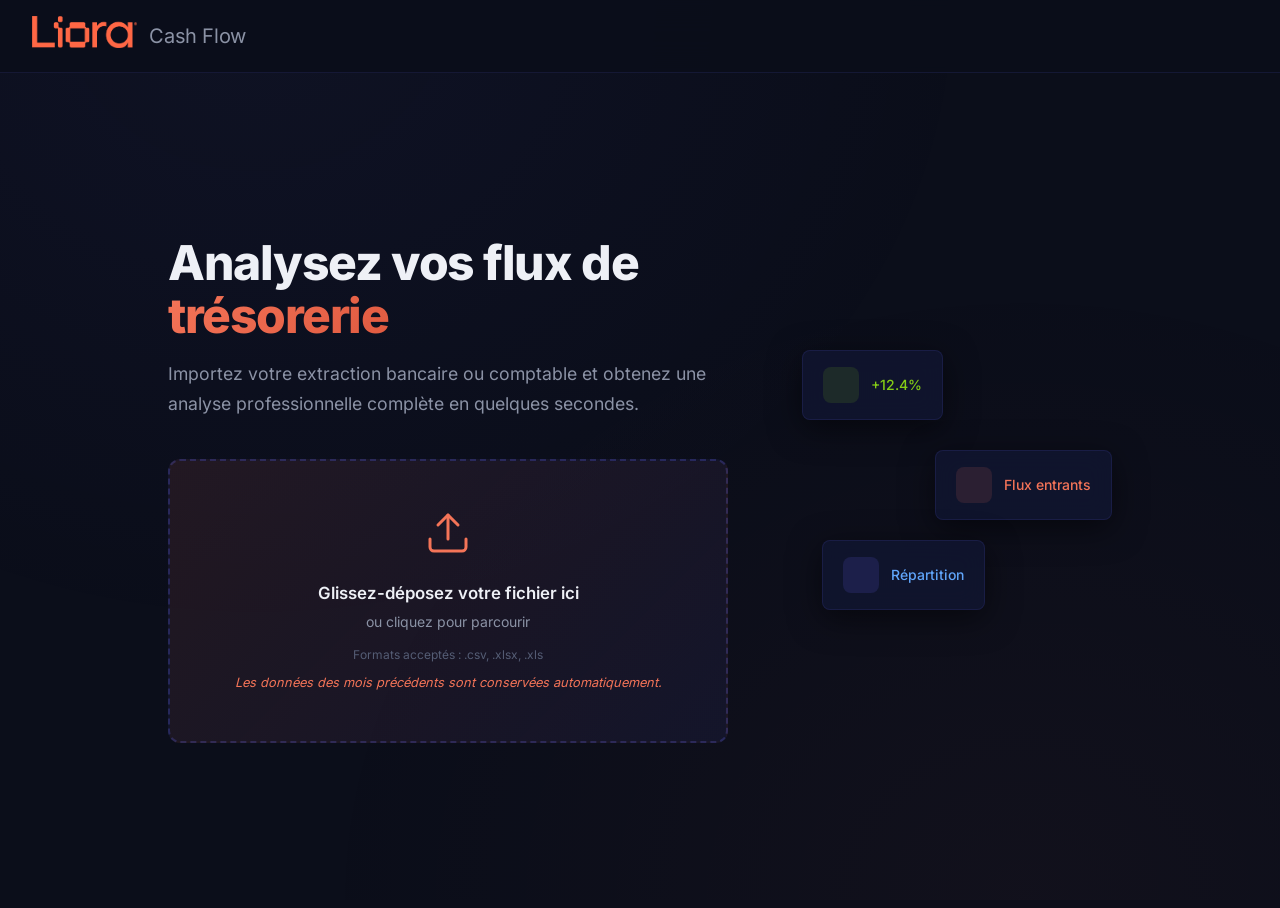
==== index.html @ c8ffe785 "Police Inter intégrée en local (application 100% hors-ligne) Remplace le chargement de la police dep" ====
<!DOCTYPE html>
<html lang="fr">
<head>
    <meta charset="UTF-8">
    <meta name="viewport" content="width=device-width, initial-scale=1.0">
    <title>Cash Flow Analyzer — Liora</title>
    <!-- Police Inter et librairies intégrées en local (fonctionnement 100% hors-ligne) -->
    <script src="vendor/chart.umd.min.js"></script>
    <script src="vendor/chartjs-chart-treemap.min.js"></script>
    <script src="vendor/papaparse.min.js"></script>
    <script src="vendor/xlsx.full.min.js"></script>
    <link rel="stylesheet" href="styles.css">
</head>
<body>
    <!-- Upload Screen -->
    <div id="upload-screen" class="screen active">
        <nav class="navbar">
            <div class="nav-brand">
                <div class="logo-icon">
                    <img src="Liora_Logo_Orange_alpha.png" alt="Liora" style="height: 32px;">
                </div>
                <span class="brand-name"><span class="brand-sub">Cash Flow</span></span>
            </div>
        </nav>
        <div class="upload-hero">
            <div class="hero-content">
                <h1 class="hero-title">Analysez vos flux de <span class="gradient-text">trésorerie</span></h1>
                <p class="hero-subtitle">Importez votre extraction bancaire ou comptable et obtenez une analyse professionnelle complète en quelques secondes.</p>
                <div class="upload-zone" id="upload-zone">
                    <div class="upload-icon">
                        <svg width="48" height="48" viewBox="0 0 24 24" fill="none" stroke="currentColor" stroke-width="1.5" stroke-linecap="round" stroke-linejoin="round">
                            <path d="M21 15v4a2 2 0 0 1-2 2H5a2 2 0 0 1-2-2v-4"/>
                            <polyline points="17 8 12 3 7 8"/>
                            <line x1="12" y1="3" x2="12" y2="15"/>
                        </svg>
                    </div>
                    <p class="upload-text">Glissez-déposez votre fichier ici</p>
                    <p class="upload-hint">ou cliquez pour parcourir</p>
                    <p class="upload-formats">Formats acceptés : .csv, .xlsx, .xls</p>
                    <p class="upload-hint-persist">Les données des mois précédents sont conservées automatiquement.</p>
                    <input type="file" id="file-input" accept=".csv,.xlsx,.xls" hidden>
                </div>
                <div id="file-info" class="file-info hidden">
                    <div class="file-badge">
                        <svg width="20" height="20" viewBox="0 0 24 24" fill="none" stroke="currentColor" stroke-width="2"><path d="M14 2H6a2 2 0 0 0-2 2v16a2 2 0 0 0 2 2h12a2 2 0 0 0 2-2V8z"/><polyline points="14 2 14 8 20 8"/></svg>
                        <span id="file-name"></span>
                        <span id="file-size"></span>
                    </div>
                    <button class="btn btn-primary" id="analyze-btn">
                        <svg width="18" height="18" viewBox="0 0 24 24" fill="none" stroke="currentColor" stroke-width="2"><polyline points="22 12 18 12 15 21 9 3 6 12 2 12"/></svg>
                        Lancer l'analyse
                    </button>
                </div>
            </div>
            <div class="hero-visual">
                <div class="floating-card card-1">
                    <div class="mini-chart"></div>
                    <span>+12.4%</span>
                </div>
                <div class="floating-card card-2">
                    <div class="mini-bar"></div>
                    <span>Flux entrants</span>
                </div>
                <div class="floating-card card-3">
                    <div class="mini-pie"></div>
                    <span>Répartition</span>
                </div>
            </div>
        </div>
    </div>

    <!-- Loading Screen -->
    <div id="loading-screen" class="screen">
        <div class="loader-container">
            <div class="loader-ring"></div>
            <p class="loader-text">Analyse en cours...</p>
            <p class="loader-sub" id="loader-status">Lecture du fichier</p>
        </div>
    </div>

    <!-- Dashboard Screen -->
    <div id="dashboard-screen" class="screen">
        <nav class="navbar navbar-dash">
            <div class="nav-brand nav-brand-link" id="nav-logo-home" title="Retour au tableau de bord">
                <div class="logo-icon">
                    <img src="Liora_Logo_Orange_alpha.png" alt="Liora" style="height: 32px;">
                </div>
                <span class="brand-name"><span class="brand-sub">Cash Flow</span></span>
            </div>
            <div class="nav-tabs">
                <button class="nav-tab active" data-tab="dashboard">Tableau de bord</button>
                <button class="nav-tab" data-tab="dataquality">Data Quality</button>
                <button class="nav-tab" data-tab="projection">Projection</button>
                <button class="nav-tab" data-tab="simulation">Simulation</button>
                <button class="nav-tab" data-tab="fichiers">Fichiers</button>
            </div>
            <div class="nav-actions">
                <button class="btn btn-ghost" id="btn-export">
                    <svg width="16" height="16" viewBox="0 0 24 24" fill="none" stroke="currentColor" stroke-width="2"><path d="M21 15v4a2 2 0 0 1-2 2H5a2 2 0 0 1-2-2v-4"/><polyline points="7 10 12 15 17 10"/><line x1="12" y1="15" x2="12" y2="3"/></svg>
                    Exporter PDF
                </button>
            </div>
        </nav>

        <!-- TAB: Dashboard -->
        <div class="tab-content active" id="tab-dashboard">
        <div class="dashboard-content">
            <!-- Active cross-filter chips -->
            <div id="active-filters" class="active-filters hidden"></div>

            <!-- Date filter -->
            <div class="date-filter-bar">
                <div class="date-filter-label">
                    <svg width="16" height="16" viewBox="0 0 24 24" fill="none" stroke="currentColor" stroke-width="2"><rect x="3" y="4" width="18" height="18" rx="2" ry="2"/><line x1="16" y1="2" x2="16" y2="6"/><line x1="8" y1="2" x2="8" y2="6"/><line x1="3" y1="10" x2="21" y2="10"/></svg>
                    <span>Période :</span>
                </div>
                <div class="date-filter-months" id="date-filter-months"></div>
                <button class="btn btn-ghost btn-sm" id="date-select-all">Tout</button>
                <button class="btn btn-ghost btn-sm" id="date-select-none">Aucun</button>
                <span class="date-filter-separator"></span>
                <button class="btn btn-ghost btn-sm" id="btn-exclude-interco" title="Masquer les transactions Interco">Hors Interco</button>
            </div>

            <div class="section-header">
                <h2>Vue d'ensemble</h2>
                <div class="period-badge" id="period-badge"></div>
            </div>
            <div class="kpi-grid kpi-grid-grouped">
                <!-- Left: Encaissements -->
                <div class="kpi-group kpi-group-enc">
                    <div class="kpi-group-label">Encaissements</div>
                    <div class="kpi-card">
                        <div class="kpi-icon kpi-green">
                            <svg width="22" height="22" viewBox="0 0 24 24" fill="none" stroke="currentColor" stroke-width="2"><polyline points="23 6 13.5 15.5 8.5 10.5 1 18"/><polyline points="17 6 23 6 23 12"/></svg>
                        </div>
                        <div class="kpi-data">
                            <span class="kpi-label">Total</span>
                            <span class="kpi-value" id="kpi-inflows">—</span>
                        </div>
                    </div>
                    <div class="kpi-card">
                        <div class="kpi-icon kpi-green">
                            <svg width="22" height="22" viewBox="0 0 24 24" fill="none" stroke="currentColor" stroke-width="2"><path d="M4 15s1-1 4-1 5 2 8 2 4-1 4-1V3s-1 1-4 1-5-2-8-2-4 1-4 1z"/><line x1="4" y1="22" x2="4" y2="15"/></svg>
                        </div>
                        <div class="kpi-data">
                            <span class="kpi-label">Moyen / mois</span>
                            <span class="kpi-value" id="kpi-avg-inflows">—</span>
                        </div>
                    </div>
                    <div class="kpi-card">
                        <div class="kpi-icon kpi-volatility">
                            <svg width="22" height="22" viewBox="0 0 24 24" fill="none" stroke="currentColor" stroke-width="2"><polyline points="22 12 18 12 15 21 9 3 6 12 2 12"/></svg>
                        </div>
                        <div class="kpi-data">
                            <span class="kpi-label">Volatilité</span>
                            <span class="kpi-value" id="kpi-vol-inflows">—</span>
                        </div>
                    </div>
                </div>
                <!-- Center: Génériques -->
                <div class="kpi-group kpi-group-general">
                    <div class="kpi-group-label">Global</div>
                    <div class="kpi-card">
                        <div class="kpi-icon kpi-blue">
                            <svg width="22" height="22" viewBox="0 0 24 24" fill="none" stroke="currentColor" stroke-width="2"><line x1="12" y1="1" x2="12" y2="23"/><path d="M17 5H9.5a3.5 3.5 0 0 0 0 7h5a3.5 3.5 0 0 1 0 7H6"/></svg>
                        </div>
                        <div class="kpi-data">
                            <span class="kpi-label">Solde Net</span>
                            <span class="kpi-value" id="kpi-net">—</span>
                        </div>
                    </div>
                    <div class="kpi-card">
                        <div class="kpi-icon kpi-purple">
                            <svg width="22" height="22" viewBox="0 0 24 24" fill="none" stroke="currentColor" stroke-width="2"><rect x="3" y="3" width="18" height="18" rx="2" ry="2"/><line x1="3" y1="9" x2="21" y2="9"/><line x1="9" y1="21" x2="9" y2="9"/></svg>
                        </div>
                        <div class="kpi-data">
                            <span class="kpi-label">Transactions</span>
                            <span class="kpi-value" id="kpi-count">—</span>
                        </div>
                    </div>
                </div>
                <!-- Right: Décaissements -->
                <div class="kpi-group kpi-group-dec">
                    <div class="kpi-group-label">Décaissements</div>
                    <div class="kpi-card">
                        <div class="kpi-icon kpi-red">
                            <svg width="22" height="22" viewBox="0 0 24 24" fill="none" stroke="currentColor" stroke-width="2"><polyline points="23 18 13.5 8.5 8.5 13.5 1 6"/><polyline points="17 18 23 18 23 12"/></svg>
                        </div>
                        <div class="kpi-data">
                            <span class="kpi-label">Total</span>
                            <span class="kpi-value" id="kpi-outflows">—</span>
                        </div>
                    </div>
                    <div class="kpi-card">
                        <div class="kpi-icon kpi-red">
                            <svg width="22" height="22" viewBox="0 0 24 24" fill="none" stroke="currentColor" stroke-width="2"><path d="M4 15s1-1 4-1 5 2 8 2 4-1 4-1V3s-1 1-4 1-5-2-8-2-4 1-4 1z"/><line x1="4" y1="22" x2="4" y2="15"/></svg>
                        </div>
                        <div class="kpi-data">
                            <span class="kpi-label">Moyen / mois</span>
                            <span class="kpi-value" id="kpi-avg-outflows">—</span>
                        </div>
                    </div>
                    <div class="kpi-card">
                        <div class="kpi-icon kpi-volatility">
                            <svg width="22" height="22" viewBox="0 0 24 24" fill="none" stroke="currentColor" stroke-width="2"><polyline points="22 12 18 12 15 21 9 3 6 12 2 12"/></svg>
                        </div>
                        <div class="kpi-data">
                            <span class="kpi-label">Volatilité</span>
                            <span class="kpi-value" id="kpi-vol-outflows">—</span>
                        </div>
                    </div>
                </div>
            </div>

            <!-- Charts Row 1 -->
            <div class="charts-grid">
                <div class="chart-card chart-wide">
                    <div class="chart-header">
                        <h3>Évolution des flux de trésorerie</h3>
                        <div class="chart-legend" id="flow-legend"></div>
                    </div>
                    <div class="chart-container">
                        <canvas id="chart-flow"></canvas>
                    </div>
                </div>
            </div>

            <!-- Charts Row 2: Cumulative -->
            <div class="charts-grid">
                <div class="chart-card chart-wide">
                    <div class="chart-header">
                        <h3>Solde cumulé</h3>
                    </div>
                    <div class="chart-container">
                        <canvas id="chart-cumulative"></canvas>
                    </div>
                </div>
            </div>

            <!-- Charts Row 3: Categories by Enc / Dec -->
            <div class="charts-grid charts-2col">
                <div class="chart-card">
                    <div class="chart-header">
                        <h3>Encaissements par catégorie</h3>
                    </div>
                    <div class="chart-container">
                        <canvas id="chart-enc-categories"></canvas>
                    </div>
                </div>
                <div class="chart-card">
                    <div class="chart-header">
                        <h3>Décaissements par catégorie</h3>
                    </div>
                    <div class="chart-container">
                        <canvas id="chart-dec-categories"></canvas>
                    </div>
                </div>
            </div>

            <!-- Charts Row 3b: Type Financeur (enc only) -->
            <div class="charts-grid charts-2col">
                <div class="chart-card">
                    <div class="chart-header">
                        <h3>Encaissements par type de financeur</h3>
                    </div>
                    <div class="chart-container">
                        <canvas id="chart-financeur"></canvas>
                    </div>
                </div>
                <div class="chart-card chart-financeur-detail">
                    <div class="chart-header">
                        <h3>Répartition financeur par mois</h3>
                    </div>
                    <div class="chart-container">
                        <canvas id="chart-financeur-monthly"></canvas>
                    </div>
                </div>
            </div>

            <!-- Charts Row 3c: Mode de paiement (enc only) -->
            <div class="charts-grid">
                <div class="chart-card chart-wide">
                    <div class="chart-header">
                        <h3>Encaissements par mode de paiement</h3>
                    </div>
                    <div class="chart-container">
                        <canvas id="chart-paiement"></canvas>
                    </div>
                </div>
            </div>

            <!-- Décaissements fixes vs variables -->
            <div class="charts-grid">
                <div class="chart-card chart-wide">
                    <div class="chart-header">
                        <h3>Décaissements fixes vs variables</h3>
                        <span class="fv-hint">Fixes = charges récurrentes · Variables = dépendent de l'activité</span>
                    </div>
                    <div class="fixed-var-wrap" id="fixed-var-table"></div>
                </div>
            </div>

            <!-- Charts Row 4: Top categories + Teams -->
            <div class="charts-grid charts-2col">
                <div class="chart-card">
                    <div class="chart-header">
                        <h3>Volume par catégorie (Enc vs Déc)</h3>
                    </div>
                    <div class="chart-container" style="height: 400px;">
                        <canvas id="chart-top-vendors"></canvas>
                    </div>
                </div>
                <div class="chart-card">
                    <div class="chart-header">
                        <h3>Répartition par équipe</h3>
                    </div>
                    <div class="chart-container">
                        <canvas id="chart-teams"></canvas>
                    </div>
                </div>
            </div>

            <!-- Detailed Table -->
            <div class="section-header" style="margin-top: 2rem;">
                <h2>Détail des transactions</h2>
                <div class="table-controls">
                    <div class="search-box">
                        <svg width="16" height="16" viewBox="0 0 24 24" fill="none" stroke="currentColor" stroke-width="2"><circle cx="11" cy="11" r="8"/><line x1="21" y1="21" x2="16.65" y2="16.65"/></svg>
                        <input type="text" id="search-input" placeholder="Rechercher...">
                    </div>
                    <select id="filter-categorie" class="select-filter">
                        <option value="">Toutes les catégories</option>
                    </select>
                    <select id="filter-type" class="select-filter">
                        <option value="">Tous les types</option>
                    </select>
                    <select id="filter-team" class="select-filter">
                        <option value="">Toutes les équipes</option>
                    </select>
                </div>
            </div>
            <div class="table-wrapper">
                <table class="data-table" id="data-table">
                    <thead>
                        <tr>
                            <th>Date</th>
                            <th>Libellé</th>
                            <th>Tiers</th>
                            <th class="text-right">Montant</th>
                            <th>Catégorie</th>
                            <th>Sens</th>
                            <th>Équipe</th>
                            <th>Titulaire</th>
                        </tr>
                    </thead>
                    <tbody id="table-body"></tbody>
                </table>
            </div>
            <div class="table-pagination" id="pagination"></div>

            <!-- Summary Section -->
            <div class="section-header" style="margin-top: 2rem;">
                <h2>Synthèse analytique</h2>
            </div>
            <div class="summary-grid">
                <div class="summary-card">
                    <h4>Principaux postes de dépenses</h4>
                    <div id="summary-expenses"></div>
                </div>
                <div class="summary-card">
                    <h4>Principaux postes de recettes</h4>
                    <div id="summary-income"></div>
                </div>
                <div class="summary-card">
                    <h4>Alertes & Observations</h4>
                    <div id="summary-alerts"></div>
                </div>
            </div>
        </div>
        </div><!-- /tab-dashboard -->

        <!-- TAB: Data Quality -->
        <div class="tab-content" id="tab-dataquality">
        <div class="dashboard-content">
            <div class="dq-header">
                <h2>Data Quality — Transactions à reclasser</h2>
                <p class="dq-subtitle">Reclassez les décaissements « DIVERS » et les encaissements « Autres revenus » pour améliorer la qualité de votre analyse.</p>
                <div class="dq-filter-bar">
                    <label>Filtrer par mois :</label>
                    <div class="date-filter-months" id="dq-filter-months"></div>
                    <button class="btn btn-ghost btn-sm" id="dq-select-all">Tout</button>
                    <button class="btn btn-ghost btn-sm" id="dq-select-none">Aucun</button>
                </div>
            </div>

            <!-- Décaissements DIVERS -->
            <div class="dq-section dq-collapsible" data-dq-group="dec">
                <div class="dq-section-header dq-section-toggle">
                    <div class="dq-section-title-row">
                        <span class="dq-chevron"><svg width="12" height="12" viewBox="0 0 24 24" fill="none" stroke="currentColor" stroke-width="2"><polyline points="6 9 12 15 18 9"/></svg></span>
                        <h3>Décaissements — DIVERS <span class="dq-count" id="dq-count-divers">0</span></h3>
                    </div>
                    <div class="dq-section-actions">
                        <button class="dq-btn-suggest-all" id="dq-suggest-divers" disabled>Suggérer tout (IA)</button>
                        <button class="dq-btn-bulk" id="dq-bulk-divers" disabled>Appliquer tout</button>
                    </div>
                </div>
                <div class="dq-section-body">
                    <div class="table-wrapper">
                        <table class="data-table dq-table">
                            <thead>
                                <tr>
                                    <th class="dq-th-check"><input type="checkbox" class="dq-check-all" title="Tout sélectionner sur la page"></th>
                                    <th>Date</th>
                                    <th class="dq-th-libelle">Libellé</th>
                                    <th class="text-right">Montant</th>
                                    <th>Suggestion IA</th>
                                    <th>Catégorie</th>
                                </tr>
                            </thead>
                            <tbody id="dq-body-divers"></tbody>
                        </table>
                    </div>
                </div>
            </div>

            <!-- Encaissements Autres revenus -->
            <div class="dq-section dq-collapsible" data-dq-group="enc">
                <div class="dq-section-header dq-section-toggle">
                    <div class="dq-section-title-row">
                        <span class="dq-chevron"><svg width="12" height="12" viewBox="0 0 24 24" fill="none" stroke="currentColor" stroke-width="2"><polyline points="6 9 12 15 18 9"/></svg></span>
                        <h3>Encaissements — Autres revenus <span class="dq-count" id="dq-count-autres">0</span></h3>
                    </div>
                    <div class="dq-section-actions">
                        <button class="dq-btn-b2b" id="dq-b2b-autres" title="Classe les encaissements inconnus via l'annuaire officiel (recherche-entreprises.api.gouv.fr) : société immatriculée → B2B ; aucune entité trouvée → financement personnel">Analyser via l'annuaire officiel</button>
                        <button class="dq-btn-suggest-all" id="dq-suggest-autres" disabled>Suggérer tout (IA)</button>
                        <button class="dq-btn-bulk" id="dq-bulk-autres" disabled>Appliquer tout</button>
                    </div>
                </div>
                <div class="dq-section-body">
                    <div class="table-wrapper">
                        <table class="data-table dq-table">
                            <thead>
                                <tr>
                                    <th class="dq-th-check"><input type="checkbox" class="dq-check-all" title="Tout sélectionner sur la page"></th>
                                    <th>Date</th>
                                    <th class="dq-th-libelle">Libellé</th>
                                    <th class="text-right">Montant</th>
                                    <th>Suggestion IA</th>
                                    <th>Catégorie</th>
                                </tr>
                            </thead>
                            <tbody id="dq-body-autres"></tbody>
                        </table>
                    </div>
                </div>
            </div>
            <!-- Learned rules section -->
            <div class="dq-section">
                <div class="dq-section-header">
                    <h3>Règles apprises <span class="dq-count" id="dq-count-rules">0</span></h3>
                    <div class="dq-section-actions">
                        <button class="btn btn-ghost btn-sm" id="ft-validate-all" style="display:none">
                            <svg width="14" height="14" viewBox="0 0 24 24" fill="none" stroke="currentColor" stroke-width="2"><polyline points="20 6 9 17 4 12"/></svg>
                            Tout valider
                        </button>
                        <button class="btn btn-ghost btn-danger btn-sm" id="ft-clear-learned" style="display:none">
                            <svg width="14" height="14" viewBox="0 0 24 24" fill="none" stroke="currentColor" stroke-width="2"><polyline points="3 6 5 6 21 6"/><path d="M19 6v14a2 2 0 0 1-2 2H7a2 2 0 0 1-2-2V6m3 0V4a2 2 0 0 1 2-2h4a2 2 0 0 1 2 2v2"/></svg>
                            Tout supprimer
                        </button>
                    </div>
                </div>
                <p class="ft-subtitle">Catégories mémorisées à partir de vos reclassements manuels. Modifiez le mot-clé pour affiner la reconnaissance.</p>
                <div id="ft-learned-rules" class="ft-learned-list">
                    <p class="ft-empty">Aucune règle apprise.</p>
                </div>
            </div>
        </div>
        </div><!-- /tab-dataquality -->

        <!-- TAB: Projection -->
        <div class="tab-content" id="tab-projection">
        <div class="dashboard-content">
            <div class="sim-panel">
                <div class="sim-panel-header">
                    <h2>Projection de trésorerie (3 mois)</h2>
                    <p class="sim-subtitle">Projections basées sur vos données historiques importées.</p>
                </div>

                <div class="sim-toggle-bar">
                    <button class="sim-model-btn active" data-model="seasonal">Modèle saisonnier</button>
                    <button class="sim-model-btn" data-model="wma">Moyennes mobiles pondérées</button>
                </div>

                <!-- Model explanation -->
                <div class="sim-model-explain" id="sim-model-explain"></div>

                <!-- KPI résumé projection -->
                <div class="sim-kpi-row" id="sim-proj-kpis">
                    <div class="sim-kpi">
                        <span class="sim-kpi-label">Encaissements projetés</span>
                        <span class="sim-kpi-value" id="sim-proj-enc">—</span>
                    </div>
                    <div class="sim-kpi">
                        <span class="sim-kpi-label">Décaissements projetés</span>
                        <span class="sim-kpi-value" id="sim-proj-dec">—</span>
                    </div>
                    <div class="sim-kpi">
                        <span class="sim-kpi-label">Solde net projeté</span>
                        <span class="sim-kpi-value" id="sim-proj-net">—</span>
                    </div>
                </div>

                <!-- Chart projection -->
                <div class="chart-card sim-chart-card">
                    <canvas id="chart-sim-projection" height="280"></canvas>
                </div>

                <!-- Table détail projection -->
                <div class="table-wrapper sim-table-wrapper">
                    <table class="data-table sim-detail-table" id="sim-proj-table">
                        <thead id="sim-proj-thead"></thead>
                        <tbody id="sim-proj-tbody"></tbody>
                    </table>
                </div>
            </div>
        </div>
        </div><!-- /tab-projection -->

        <!-- TAB: Simulation -->
        <div class="tab-content" id="tab-simulation">
        <div class="dashboard-content">
            <div class="sim-panel">
                <div class="sim-panel-header">
                    <h2>Simulation de trésorerie</h2>
                    <p class="sim-subtitle">Ajustez les paramètres pour simuler différents scénarios sur 3 mois. Les valeurs sont pré-remplies à partir de vos moyennes historiques.</p>
                </div>

                <!-- Solde initial -->
                <div class="sim-form-section">
                    <h3>Solde initial de trésorerie</h3>
                    <div class="sim-form-row">
                        <label for="sim-solde-initial">Solde actuel (€) :</label>
                        <input type="number" id="sim-solde-initial" class="sim-input" value="0" step="100" />
                    </div>
                </div>

                <!-- Encaissements par catégorie -->
                <div class="sim-form-section">
                    <h3>Encaissements mensuels par catégorie</h3>
                    <div class="sim-cat-grid" id="sim-enc-inputs">
                        <!-- Generated by JS -->
                    </div>
                </div>

                <!-- Décaissements fixes mensuels -->
                <div class="sim-form-section">
                    <h3>Décaissements fixes mensuels</h3>
                    <div class="sim-cat-grid" id="sim-dec-inputs">
                        <!-- Generated by JS -->
                    </div>
                </div>

                <!-- Bouton simulation -->
                <div class="sim-form-actions">
                    <button class="sim-btn-run" id="sim-btn-run">Lancer la simulation</button>
                    <button class="sim-btn-reset" id="sim-btn-reset">Réinitialiser</button>
                </div>

                <!-- KPI résumé simulation -->
                <div class="sim-kpi-row" id="sim-manual-kpis" style="display:none">
                    <div class="sim-kpi">
                        <span class="sim-kpi-label">Total encaissements (3 mois)</span>
                        <span class="sim-kpi-value" id="sim-man-enc">—</span>
                    </div>
                    <div class="sim-kpi">
                        <span class="sim-kpi-label">Total décaissements (3 mois)</span>
                        <span class="sim-kpi-value" id="sim-man-dec">—</span>
                    </div>
                    <div class="sim-kpi">
                        <span class="sim-kpi-label">Solde final projeté</span>
                        <span class="sim-kpi-value" id="sim-man-solde">—</span>
                    </div>
                </div>

                <!-- Chart simulation -->
                <div class="chart-card sim-chart-card" id="sim-manual-chart-wrap" style="display:none">
                    <canvas id="chart-sim-manual" height="280"></canvas>
                </div>

                <!-- Table détail simulation -->
                <div class="table-wrapper sim-table-wrapper" id="sim-manual-table-wrap" style="display:none">
                    <table class="data-table sim-detail-table" id="sim-manual-table">
                        <thead id="sim-manual-thead"></thead>
                        <tbody id="sim-manual-tbody"></tbody>
                    </table>
                </div>
            </div>
        </div>
        </div><!-- /tab-simulation -->

        <!-- TAB: Fichiers -->
        <div class="tab-content" id="tab-fichiers">
        <div class="dashboard-content">
            <div class="ft-header">
                <h2>Gestion des fichiers & paramètres</h2>
                <p class="ft-subtitle">Importez vos données, gérez l'historique des fichiers et configurez votre clé API.</p>
            </div>

            <!-- Import section -->
            <div class="ft-section">
                <h3>Importer un fichier</h3>
                <div class="ft-upload-zone" id="ft-upload-zone">
                    <div class="ft-upload-icon">
                        <svg width="36" height="36" viewBox="0 0 24 24" fill="none" stroke="currentColor" stroke-width="1.5"><path d="M21 15v4a2 2 0 0 1-2 2H5a2 2 0 0 1-2-2v-4"/><polyline points="17 8 12 3 7 8"/><line x1="12" y1="3" x2="12" y2="15"/></svg>
                    </div>
                    <p class="ft-upload-text">Glissez-déposez ou cliquez pour importer</p>
                    <p class="ft-upload-formats">Formats : .csv, .xlsx, .xls</p>
                    <input type="file" id="ft-file-input" accept=".csv,.xlsx,.xls" hidden>
                </div>
                <div id="ft-file-info" class="file-info hidden" style="margin-top:1rem">
                    <div class="file-badge">
                        <svg width="20" height="20" viewBox="0 0 24 24" fill="none" stroke="currentColor" stroke-width="2"><path d="M14 2H6a2 2 0 0 0-2 2v16a2 2 0 0 0 2 2h12a2 2 0 0 0 2-2V8z"/><polyline points="14 2 14 8 20 8"/></svg>
                        <span id="ft-file-name"></span>
                        <span id="ft-file-size"></span>
                    </div>
                    <button class="btn btn-primary" id="ft-analyze-btn">
                        <svg width="18" height="18" viewBox="0 0 24 24" fill="none" stroke="currentColor" stroke-width="2"><polyline points="22 12 18 12 15 21 9 3 6 12 2 12"/></svg>
                        Lancer l'analyse
                    </button>
                </div>
            </div>

            <!-- File history section -->
            <div class="ft-section">
                <div class="ft-section-header">
                    <h3>Fichiers importés</h3>
                    <button class="btn btn-ghost btn-danger btn-sm" id="ft-clear-all">
                        <svg width="14" height="14" viewBox="0 0 24 24" fill="none" stroke="currentColor" stroke-width="2"><polyline points="3 6 5 6 21 6"/><path d="M19 6v14a2 2 0 0 1-2 2H7a2 2 0 0 1-2-2V6m3 0V4a2 2 0 0 1 2-2h4a2 2 0 0 1 2 2v2"/></svg>
                        Tout effacer
                    </button>
                </div>
                <div id="ft-file-history" class="ft-file-list">
                    <p class="ft-empty">Aucun fichier importé.</p>
                </div>
            </div>

            <!-- Storage status section -->
            <div class="ft-section">
                <div class="ft-section-header">
                    <h3>Stockage des données</h3>
                    <button class="ft-manual-save-btn" id="ft-manual-save">Sauvegarder maintenant</button>
                </div>
                <div class="storage-status" id="storage-status">
                    <span class="storage-status-dot" id="storage-status-dot"></span>
                    <span id="storage-status-text">Vérification...</span>
                </div>
                <p class="ft-subtitle" style="margin-top:1rem">Sauvegarde de sécurité : exporte toutes tes données et règles dans un fichier, à conserver hors du navigateur. Restaure-le sur un autre poste ou en cas de perte.</p>
                <div class="ft-backup-actions">
                    <button class="btn btn-ghost" id="ft-backup-export">
                        <svg width="16" height="16" viewBox="0 0 24 24" fill="none" stroke="currentColor" stroke-width="2"><path d="M21 15v4a2 2 0 0 1-2 2H5a2 2 0 0 1-2-2v-4"/><polyline points="7 10 12 15 17 10"/><line x1="12" y1="15" x2="12" y2="3"/></svg>
                        Exporter une sauvegarde
                    </button>
                    <button class="btn btn-ghost" id="ft-backup-import-btn">
                        <svg width="16" height="16" viewBox="0 0 24 24" fill="none" stroke="currentColor" stroke-width="2"><path d="M21 15v4a2 2 0 0 1-2 2H5a2 2 0 0 1-2-2v-4"/><polyline points="17 8 12 3 7 8"/><line x1="12" y1="3" x2="12" y2="15"/></svg>
                        Restaurer une sauvegarde
                    </button>
                    <input type="file" id="ft-backup-import" accept="application/json,.json" hidden>
                </div>
            </div>

            <!-- Options section -->
            <div class="ft-section">
                <h3>Options</h3>
                <label class="ft-option-row">
                    <input type="checkbox" id="opt-auto-b2b">
                    <span>Reconnaître automatiquement les <strong>B2B</strong> à l'import, via l'annuaire officiel. Les <em>financements personnels</em> (déduits par élimination) restent en détection manuelle, pour que tu gardes un œil dessus.</span>
                </label>
            </div>

            <!-- Assignment rules recap section -->
            <div class="ft-section">
                <div class="ft-section-header">
                    <h3>Règles d'affectation</h3>
                </div>
                <p class="ft-subtitle">Récapitulatif de toutes les règles de catégorisation : règles intégrées (mots-clés) et règles apprises via Data Quality.</p>
                <div class="ft-rules-tabs">
                    <button class="ft-rules-tab active" data-rules-tab="learned">Règles apprises <span class="ft-rules-tab-count" id="ft-recap-learned-count">0</span></button>
                    <button class="ft-rules-tab" data-rules-tab="builtin">Règles intégrées</button>
                </div>
                <div id="ft-rules-recap-learned" class="ft-rules-recap-panel active">
                    <div id="ft-recap-learned-list" class="ft-learned-list"></div>
                </div>
                <div id="ft-rules-recap-builtin" class="ft-rules-recap-panel" style="display:none">
                    <div id="ft-recap-builtin-list"></div>
                </div>
            </div>

            <!-- API Key section -->
            <div class="ft-section">
                <h3>Clé API Claude (IA)</h3>
                <p class="ft-subtitle">Utilisée pour les suggestions de catégorisation automatique dans l'onglet Data Quality.</p>
                <div class="ft-api-row">
                    <input type="password" id="dq-api-key" class="ft-api-input" placeholder="sk-ant-..." autocomplete="off" />
                    <span class="dq-api-status" id="dq-api-status"></span>
                </div>
            </div>

        </div>
        </div><!-- /tab-fichiers -->

    </div>

    <script src="app.js"></script>
</body>
</html>
---- styles.css ----
/* ============================
   Liora Cash Flow Analyzer
   Design System — Dark Navy
   ============================ */

/* Police Inter intégrée en local (fonctionnement 100% hors-ligne) */
@font-face {
    font-family: 'Inter';
    font-style: normal;
    font-weight: 100 900;
    font-display: swap;
    src: url('vendor/inter-latin.woff2') format('woff2');
}

:root {
    /* Primary Palette — Navy/Indigo */
    --purple-50: #eef2ff;
    --purple-100: #e0e7ff;
    --purple-200: #c7d2fe;
    --purple-300: #a5b4fc;
    --purple-400: #818cf8;
    --purple-500: #6366f1;
    --purple-600: #4f46e5;
    --purple-700: #4338ca;
    --purple-800: #3730a3;
    --purple-900: #312e81;

    --blue-50: #eff6ff;
    --blue-100: #dbeafe;
    --blue-200: #bfdbfe;
    --blue-400: #60a5fa;
    --blue-500: #3b82f6;
    --blue-600: #2563eb;
    --blue-700: #1d4ed8;

    /* Brand accent */
    --accent: #F47458;
    --accent-bg: rgba(244, 116, 88, 0.12);

    /* Semantic */
    --bg-primary: #0b0e1a;
    --bg-secondary: #111631;
    --bg-card: rgba(17, 22, 49, 0.85);
    --bg-card-hover: rgba(25, 32, 65, 0.9);
    --bg-input: rgba(255, 255, 255, 0.04);

    --text-primary: #eef0f6;
    --text-secondary: #8b92a5;
    --text-muted: #555d75;

    --border-color: rgba(99, 102, 241, 0.12);
    --border-hover: rgba(99, 102, 241, 0.25);

    --gradient-primary: linear-gradient(135deg, #F47458, #e05a40);
    --gradient-soft: linear-gradient(135deg, rgba(244, 116, 88, 0.1), rgba(99, 102, 241, 0.08));
    --gradient-glow: radial-gradient(600px circle at var(--mouse-x, 50%) var(--mouse-y, 50%), rgba(244, 116, 88, 0.04), transparent 40%);

    --green: #84cc16;
    --green-bg: rgba(132, 204, 22, 0.12);
    --red: #ef4444;
    --red-bg: rgba(239, 68, 68, 0.12);
    --amber: #f59e0b;
    --amber-bg: rgba(245, 158, 11, 0.12);

    --radius-sm: 6px;
    --radius-md: 8px;
    --radius-lg: 12px;
    --radius-xl: 16px;

    --shadow-sm: 0 1px 2px rgba(0, 0, 0, 0.4);
    --shadow-md: 0 4px 12px rgba(0, 0, 0, 0.4);
    --shadow-lg: 0 8px 32px rgba(0, 0, 0, 0.5);
    --shadow-glow: 0 0 30px rgba(244, 116, 88, 0.12);

    --transition: 0.2s cubic-bezier(0.4, 0, 0.2, 1);
}

/* ============================
   Reset & Base
   ============================ */

*, *::before, *::after {
    margin: 0;
    padding: 0;
    box-sizing: border-box;
}

html {
    scroll-behavior: smooth;
}

body {
    font-family: 'Inter', -apple-system, BlinkMacSystemFont, sans-serif;
    background: var(--bg-primary);
    color: var(--text-primary);
    line-height: 1.6;
    min-height: 100vh;
    overflow-x: hidden;
}

body::before {
    content: '';
    position: fixed;
    top: 0;
    left: 0;
    right: 0;
    bottom: 0;
    background:
        radial-gradient(ellipse at 20% 0%, rgba(99, 102, 241, 0.05) 0%, transparent 50%),
        radial-gradient(ellipse at 80% 100%, rgba(244, 116, 88, 0.03) 0%, transparent 50%);
    pointer-events: none;
    z-index: 0;
}

/* ============================
   Screens
   ============================ */

.screen {
    display: none;
    min-height: 100vh;
    position: relative;
    z-index: 1;
}

.screen.active {
    display: block;
}

/* ============================
   Navbar
   ============================ */

.navbar {
    display: flex;
    align-items: center;
    justify-content: space-between;
    padding: 1rem 2rem;
    background: rgba(11, 14, 26, 0.9);
    backdrop-filter: blur(20px);
    border-bottom: 1px solid var(--border-color);
    position: sticky;
    top: 0;
    z-index: 100;
}

.nav-brand {
    display: flex;
    align-items: center;
    gap: 0.75rem;
}

.logo-icon svg {
    width: 32px;
    height: 32px;
}

.logo-icon .liora-logo {
    width: 110px;
    height: 30px;
}

.brand-name {
    font-size: 1.25rem;
    font-weight: 700;
    letter-spacing: -0.02em;
}

.brand-sub {
    font-weight: 400;
    color: var(--text-secondary);
}

.nav-actions {
    display: flex;
    gap: 0.5rem;
}

/* ============================
   Buttons
   ============================ */

.btn {
    display: inline-flex;
    align-items: center;
    gap: 0.5rem;
    padding: 0.6rem 1.25rem;
    border: none;
    border-radius: var(--radius-sm);
    font-family: inherit;
    font-size: 0.875rem;
    font-weight: 500;
    cursor: pointer;
    transition: all var(--transition);
    white-space: nowrap;
}

.btn-primary {
    background: var(--gradient-primary);
    color: white;
    box-shadow: var(--shadow-glow);
}

.btn-primary:hover {
    transform: translateY(-1px);
    box-shadow: 0 0 40px rgba(244, 116, 88, 0.2);
}

.btn-ghost {
    background: var(--bg-input);
    color: var(--text-secondary);
    border: 1px solid var(--border-color);
}

.btn-ghost:hover {
    background: rgba(255, 255, 255, 0.08);
    color: var(--text-primary);
    border-color: var(--border-hover);
}

/* ============================
   Upload Hero
   ============================ */

.upload-hero {
    display: flex;
    align-items: center;
    justify-content: center;
    min-height: calc(100vh - 65px);
    padding: 2rem;
    gap: 4rem;
}

.hero-content {
    max-width: 560px;
}

.hero-title {
    font-size: 3rem;
    font-weight: 800;
    line-height: 1.1;
    letter-spacing: -0.03em;
    margin-bottom: 1rem;
}

.gradient-text {
    background: var(--gradient-primary);
    -webkit-background-clip: text;
    -webkit-text-fill-color: transparent;
    background-clip: text;
}

.hero-subtitle {
    font-size: 1.1rem;
    color: var(--text-secondary);
    margin-bottom: 2.5rem;
    line-height: 1.7;
}

.upload-zone {
    border: 2px dashed var(--border-hover);
    border-radius: var(--radius-lg);
    padding: 3rem 2rem;
    text-align: center;
    cursor: pointer;
    transition: all var(--transition);
    background: var(--gradient-soft);
    position: relative;
    overflow: hidden;
}

.upload-zone::before {
    content: '';
    position: absolute;
    inset: 0;
    background: var(--gradient-glow);
    opacity: 0;
    transition: opacity var(--transition);
}

.upload-zone:hover {
    border-color: var(--accent);
    background: rgba(244, 116, 88, 0.06);
}

.upload-zone:hover::before {
    opacity: 1;
}

.upload-zone.dragover {
    border-color: var(--accent);
    background: rgba(244, 116, 88, 0.1);
    transform: scale(1.01);
}

.upload-icon {
    color: var(--accent);
    margin-bottom: 1rem;
}

.upload-text {
    font-size: 1.05rem;
    font-weight: 600;
    margin-bottom: 0.25rem;
}

.upload-hint {
    color: var(--text-secondary);
    font-size: 0.875rem;
}

.upload-formats {
    color: var(--text-muted);
    font-size: 0.75rem;
    margin-top: 0.75rem;
}

.file-info {
    margin-top: 1.5rem;
    display: flex;
    align-items: center;
    justify-content: space-between;
    gap: 1rem;
    padding: 1rem 1.25rem;
    background: var(--bg-card);
    border: 1px solid var(--border-color);
    border-radius: var(--radius-md);
}

.file-info.hidden {
    display: none;
}

.file-badge {
    display: flex;
    align-items: center;
    gap: 0.5rem;
    color: var(--text-secondary);
    font-size: 0.875rem;
}

.file-badge svg {
    color: var(--accent);
}

#file-size {
    color: var(--text-muted);
    font-size: 0.75rem;
}

/* Hero Visual */
.hero-visual {
    position: relative;
    width: 320px;
    height: 320px;
    flex-shrink: 0;
}

.floating-card {
    position: absolute;
    background: var(--bg-card);
    backdrop-filter: blur(12px);
    border: 1px solid var(--border-color);
    border-radius: var(--radius-md);
    padding: 1rem 1.25rem;
    display: flex;
    align-items: center;
    gap: 0.75rem;
    font-size: 0.875rem;
    font-weight: 500;
    box-shadow: var(--shadow-lg);
    animation: float 6s ease-in-out infinite;
}

.card-1 {
    top: 20px;
    left: 10px;
    color: var(--green);
    animation-delay: 0s;
}

.card-2 {
    top: 120px;
    right: 0;
    color: var(--accent);
    animation-delay: -2s;
}

.card-3 {
    bottom: 40px;
    left: 30px;
    color: var(--blue-400);
    animation-delay: -4s;
}

.mini-chart, .mini-bar, .mini-pie {
    width: 36px;
    height: 36px;
    border-radius: 8px;
}

.mini-chart {
    background: var(--green-bg);
}

.mini-bar {
    background: var(--accent-bg);
}

.mini-pie {
    background: rgba(99, 102, 241, 0.15);
}

@keyframes float {
    0%, 100% { transform: translateY(0); }
    50% { transform: translateY(-10px); }
}

/* ============================
   Loading
   ============================ */

.loader-container {
    display: flex;
    flex-direction: column;
    align-items: center;
    justify-content: center;
    min-height: 100vh;
    gap: 1.5rem;
}

.loader-ring {
    width: 56px;
    height: 56px;
    border-radius: 50%;
    border: 3px solid var(--border-color);
    border-top-color: var(--accent);
    animation: spin 1s linear infinite;
}

@keyframes spin {
    to { transform: rotate(360deg); }
}

.loader-text {
    font-size: 1.25rem;
    font-weight: 600;
}

.loader-sub {
    color: var(--text-secondary);
    font-size: 0.875rem;
}

/* ============================
   Dashboard
   ============================ */

.dashboard-content {
    padding: 2rem;
    max-width: 1400px;
    margin: 0 auto;
}

.section-header {
    display: flex;
    align-items: center;
    justify-content: space-between;
    margin-bottom: 1.25rem;
    flex-wrap: wrap;
    gap: 0.75rem;
}

.section-header h2 {
    font-size: 1.35rem;
    font-weight: 700;
    letter-spacing: -0.02em;
}

.period-badge {
    font-size: 0.8rem;
    color: var(--accent);
    background: var(--accent-bg);
    padding: 0.35rem 0.85rem;
    border-radius: 999px;
    font-weight: 500;
}

/* KPI Cards */
.kpi-grid {
    display: grid;
    grid-template-columns: repeat(auto-fit, minmax(240px, 1fr));
    gap: 1rem;
    margin-bottom: 2rem;
}

.kpi-grid-grouped {
    grid-template-columns: 1fr auto 1fr;
    gap: 1.25rem;
}

.kpi-group {
    display: flex;
    flex-direction: column;
    gap: 0.6rem;
}

.kpi-group-label {
    font-size: 0.7rem;
    font-weight: 700;
    text-transform: uppercase;
    letter-spacing: 0.08em;
    color: var(--text-muted);
    padding-left: 0.25rem;
    margin-bottom: 0.1rem;
}

.kpi-group-enc .kpi-group-label { color: #84cc16; }
.kpi-group-dec .kpi-group-label { color: var(--red); }
.kpi-group-general .kpi-group-label { color: var(--accent); }

.kpi-group-general {
    border-left: 1px solid var(--border-color);
    border-right: 1px solid var(--border-color);
    padding: 0 1.25rem;
}

.kpi-card {
    background: var(--bg-card);
    border: 1px solid var(--border-color);
    border-radius: var(--radius-md);
    padding: 1.25rem;
    display: flex;
    align-items: center;
    gap: 1rem;
    transition: all var(--transition);
    backdrop-filter: blur(8px);
}

.kpi-card:hover {
    background: var(--bg-card-hover);
    border-color: var(--border-hover);
    transform: translateY(-2px);
    box-shadow: var(--shadow-md);
}

.kpi-icon {
    width: 48px;
    height: 48px;
    border-radius: var(--radius-sm);
    display: flex;
    align-items: center;
    justify-content: center;
    flex-shrink: 0;
}

.kpi-green {
    background: rgba(132, 204, 22, 0.1);
    color: #84cc16;
}

.kpi-red {
    background: var(--red-bg);
    color: var(--red);
}

.kpi-blue {
    background: rgba(99, 102, 241, 0.1);
    color: #818cf8;
}

.kpi-purple {
    background: var(--accent-bg);
    color: var(--accent);
}

.kpi-volatility {
    background: rgba(244, 116, 88, 0.1);
    color: #F47458;
}

.kpi-data {
    display: flex;
    flex-direction: column;
}

.kpi-label {
    font-size: 0.8rem;
    color: var(--text-secondary);
    font-weight: 500;
    margin-bottom: 0.15rem;
}

.kpi-value {
    font-size: 1.5rem;
    font-weight: 700;
    letter-spacing: -0.02em;
}

/* Charts */
.charts-grid {
    display: grid;
    gap: 1rem;
    margin-bottom: 1rem;
}

.charts-2col {
    grid-template-columns: repeat(auto-fit, minmax(400px, 1fr));
}

.chart-card {
    background: var(--bg-card);
    border: 1px solid var(--border-color);
    border-radius: var(--radius-md);
    padding: 1.5rem;
    backdrop-filter: blur(8px);
}

.chart-wide {
    grid-column: 1 / -1;
}

.chart-header {
    display: flex;
    align-items: center;
    justify-content: space-between;
    margin-bottom: 1rem;
}

.chart-header h3 {
    font-size: 0.95rem;
    font-weight: 600;
}

.chart-container {
    position: relative;
    height: 300px;
}

.chart-container canvas {
    width: 100% !important;
    height: 100% !important;
}

/* Table */
.table-controls {
    display: flex;
    gap: 0.5rem;
    flex-wrap: wrap;
}

.search-box {
    display: flex;
    align-items: center;
    gap: 0.5rem;
    background: var(--bg-input);
    border: 1px solid var(--border-color);
    border-radius: var(--radius-sm);
    padding: 0.5rem 0.75rem;
    color: var(--text-secondary);
}

.search-box input {
    background: none;
    border: none;
    color: var(--text-primary);
    font-family: inherit;
    font-size: 0.875rem;
    outline: none;
    width: 180px;
}

.search-box input::placeholder {
    color: var(--text-muted);
}

.select-filter {
    background: var(--bg-input);
    border: 1px solid var(--border-color);
    border-radius: var(--radius-sm);
    padding: 0.5rem 0.75rem;
    color: var(--text-secondary);
    font-family: inherit;
    font-size: 0.875rem;
    cursor: pointer;
    outline: none;
}

.select-filter:hover {
    border-color: var(--border-hover);
}

.select-filter option {
    background: var(--bg-secondary);
    color: var(--text-primary);
}

.table-wrapper {
    overflow-x: auto;
    border: 1px solid var(--border-color);
    border-radius: var(--radius-md);
    background: var(--bg-card);
    backdrop-filter: blur(8px);
}

.data-table {
    width: 100%;
    border-collapse: collapse;
    font-size: 0.85rem;
}

.data-table thead {
    background: rgba(99, 102, 241, 0.06);
}

.data-table th {
    padding: 0.75rem 1rem;
    text-align: left;
    font-weight: 600;
    color: var(--text-secondary);
    font-size: 0.75rem;
    text-transform: uppercase;
    letter-spacing: 0.05em;
    white-space: nowrap;
    border-bottom: 1px solid var(--border-color);
}

.data-table td {
    padding: 0.65rem 1rem;
    border-bottom: 1px solid rgba(99, 102, 241, 0.05);
    white-space: nowrap;
    max-width: 280px;
    overflow: hidden;
    text-overflow: ellipsis;
}

.data-table tbody tr:hover {
    background: rgba(99, 102, 241, 0.04);
}

.text-right {
    text-align: right !important;
}

.amount-positive {
    color: #84cc16;
    font-weight: 600;
}

.amount-negative {
    color: var(--red);
    font-weight: 600;
}

.tag {
    display: inline-block;
    padding: 0.15rem 0.5rem;
    border-radius: 999px;
    font-size: 0.7rem;
    font-weight: 500;
}

/* Category tags */
.tag-b2b { background: rgba(59, 130, 246, 0.15); color: #60a5fa; }
.tag-b2c { background: rgba(16, 185, 129, 0.15); color: #34d399; }
.tag-interco { background: rgba(139, 92, 246, 0.15); color: #a78bfa; }
.tag-opco { background: rgba(6, 182, 212, 0.15); color: #22d3ee; }
.tag-cpf { background: rgba(14, 165, 233, 0.15); color: #38bdf8; }
.tag-reconv { background: rgba(168, 85, 247, 0.15); color: #c084fc; }
.tag-salaires { background: rgba(249, 115, 22, 0.15); color: #fb923c; }
.tag-urssaf { background: rgba(239, 68, 68, 0.15); color: #f87171; }
.tag-saas { background: rgba(99, 102, 241, 0.15); color: #818cf8; }
.tag-mkt { background: rgba(236, 72, 153, 0.15); color: #f472b6; }
.tag-ff { background: rgba(245, 158, 11, 0.15); color: #fbbf24; }
.tag-fgs { background: rgba(107, 114, 128, 0.15); color: #9ca3af; }
.tag-ndf { background: rgba(234, 179, 8, 0.15); color: #facc15; }
.tag-banques { background: rgba(244, 63, 94, 0.15); color: #fb7185; }
.tag-autres-rev { background: rgba(20, 184, 166, 0.15); color: #2dd4bf; }
.tag-divers { background: rgba(156, 163, 175, 0.12); color: #9ca3af; }
.tag-default { background: rgba(99, 102, 241, 0.1); color: #a5b4fc; }

/* Sens tags */
.tag-sens-enc { background: rgba(16, 185, 129, 0.15); color: #34d399; font-size: 0.65rem; }
.tag-sens-dec { background: rgba(239, 68, 68, 0.15); color: #f87171; font-size: 0.65rem; }

/* Active cross-filter chips */
.active-filters {
    display: flex;
    align-items: center;
    gap: 0.5rem;
    flex-wrap: wrap;
    margin-bottom: 1rem;
    padding: 0.75rem 1rem;
    background: rgba(99, 102, 241, 0.04);
    border: 1px solid var(--border-color);
    border-radius: var(--radius-md);
}

.active-filters.hidden {
    display: none;
}

.filter-chip-label {
    font-size: 0.75rem;
    color: var(--text-muted);
    font-weight: 500;
    margin-right: 0.25rem;
}

.filter-chip {
    display: inline-flex;
    align-items: center;
    gap: 0.4rem;
    padding: 0.3rem 0.6rem;
    background: var(--gradient-primary);
    color: white;
    border-radius: 999px;
    font-size: 0.75rem;
    font-weight: 500;
    cursor: default;
    animation: chipIn 0.2s ease-out;
}

.filter-chip-close {
    display: inline-flex;
    align-items: center;
    justify-content: center;
    width: 16px;
    height: 16px;
    border-radius: 50%;
    background: rgba(255, 255, 255, 0.2);
    cursor: pointer;
    font-size: 0.65rem;
    line-height: 1;
    transition: background var(--transition);
}

.filter-chip-close:hover {
    background: rgba(255, 255, 255, 0.4);
}

.filter-clear-all {
    margin-left: auto;
    font-size: 0.75rem;
    color: var(--accent);
    cursor: pointer;
    border: none;
    background: none;
    font-family: inherit;
    font-weight: 500;
    padding: 0.25rem 0.5rem;
    border-radius: var(--radius-sm);
    transition: all var(--transition);
}

.filter-clear-all:hover {
    background: var(--accent-bg);
    color: #f8937d;
}

@keyframes chipIn {
    from { transform: scale(0.8); opacity: 0; }
    to { transform: scale(1); opacity: 1; }
}

/* Chart clickable cursor */
.chart-container canvas {
    cursor: pointer;
}

/* File History Panel */
.file-history {
    background: var(--bg-card);
    border: 1px solid var(--border-color);
    border-radius: var(--radius-md);
    padding: 1rem 1.25rem;
    margin-bottom: 1.5rem;
}
.history-title {
    color: var(--text-secondary);
    font-size: 0.8rem;
    font-weight: 600;
    text-transform: uppercase;
    letter-spacing: 0.05em;
    margin: 0 0 0.75rem 0;
}
.history-list {
    display: flex;
    flex-wrap: wrap;
    gap: 0.5rem;
}
.history-item {
    display: flex;
    align-items: center;
    gap: 0.4rem;
    background: rgba(99, 102, 241, 0.06);
    border: 1px solid var(--border-color);
    border-radius: var(--radius-sm);
    padding: 0.4rem 0.75rem;
    color: var(--text-secondary);
    font-size: 0.8rem;
}
.history-item svg {
    flex-shrink: 0;
    color: var(--accent);
}
.history-name {
    color: var(--text-primary);
    font-weight: 500;
}
.history-meta {
    color: var(--text-muted);
    font-size: 0.75rem;
    margin-left: 0.25rem;
}

/* Danger button */
.btn-danger {
    color: #f87171 !important;
}
.btn-danger:hover {
    background: rgba(239, 68, 68, 0.1) !important;
    color: #ef4444 !important;
}

/* Date Filter Bar */
.date-filter-bar {
    display: flex;
    align-items: center;
    gap: 0.75rem;
    background: var(--bg-card);
    border: 1px solid var(--border-color);
    border-radius: var(--radius-md);
    padding: 0.75rem 1rem;
    margin-bottom: 1.5rem;
    flex-wrap: wrap;
}
.date-filter-label {
    display: flex;
    align-items: center;
    gap: 0.4rem;
    color: var(--text-secondary);
    font-size: 0.8rem;
    font-weight: 600;
    white-space: nowrap;
}
.date-filter-label svg {
    color: var(--accent);
}
.date-filter-months {
    display: flex;
    flex-wrap: wrap;
    gap: 0.35rem;
    flex: 1;
}
.date-month-btn {
    background: rgba(99, 102, 241, 0.05);
    border: 1px solid var(--border-color);
    border-radius: var(--radius-sm);
    padding: 0.3rem 0.6rem;
    color: var(--text-muted);
    font-size: 0.75rem;
    font-family: 'Inter', sans-serif;
    cursor: pointer;
    transition: all 0.15s ease;
    white-space: nowrap;
}
.date-month-btn:hover {
    background: rgba(99, 102, 241, 0.1);
    color: var(--text-secondary);
}
.date-month-btn.active {
    background: var(--accent-bg);
    border-color: var(--accent);
    color: var(--accent);
    font-weight: 600;
}
.btn-sm {
    padding: 0.3rem 0.6rem !important;
    font-size: 0.75rem !important;
}
.date-filter-separator {
    width: 1px;
    height: 1.2rem;
    background: var(--border-color);
}
#btn-exclude-interco.active {
    background: var(--accent-bg);
    border-color: var(--accent);
    color: var(--accent);
    font-weight: 600;
}

/* Upload persist hint */
.upload-hint-persist {
    color: var(--accent);
    font-size: 0.8rem;
    margin-top: 0.5rem;
    font-style: italic;
}

.table-pagination {
    display: flex;
    align-items: center;
    justify-content: center;
    gap: 0.25rem;
    margin-top: 1rem;
    flex-wrap: wrap;
}

.page-btn {
    padding: 0.4rem 0.75rem;
    border: 1px solid var(--border-color);
    border-radius: var(--radius-sm);
    background: var(--bg-card);
    color: var(--text-secondary);
    font-family: inherit;
    font-size: 0.8rem;
    cursor: pointer;
    transition: all var(--transition);
}

.page-btn:hover {
    border-color: var(--border-hover);
    color: var(--text-primary);
}

.page-btn.active {
    background: var(--gradient-primary);
    border-color: transparent;
    color: white;
}

/* Summary Cards */
.summary-grid {
    display: grid;
    grid-template-columns: repeat(auto-fit, minmax(300px, 1fr));
    gap: 1rem;
    margin-bottom: 2rem;
}

.summary-card {
    background: var(--bg-card);
    border: 1px solid var(--border-color);
    border-radius: var(--radius-md);
    padding: 1.5rem;
    backdrop-filter: blur(8px);
}

.summary-card h4 {
    font-size: 0.9rem;
    font-weight: 600;
    margin-bottom: 1rem;
    color: var(--text-primary);
}

.summary-item {
    display: flex;
    align-items: center;
    justify-content: space-between;
    padding: 0.5rem 0;
    border-bottom: 1px solid rgba(99, 102, 241, 0.05);
    font-size: 0.85rem;
}

.summary-item:last-child {
    border-bottom: none;
}

.summary-item-label {
    color: var(--text-secondary);
    max-width: 60%;
    overflow: hidden;
    text-overflow: ellipsis;
    white-space: nowrap;
}

.summary-item-value {
    font-weight: 600;
}

.alert-item {
    display: flex;
    align-items: flex-start;
    gap: 0.5rem;
    padding: 0.6rem 0;
    font-size: 0.85rem;
    color: var(--text-secondary);
    line-height: 1.5;
}

.alert-icon {
    flex-shrink: 0;
    margin-top: 2px;
}

.alert-warning {
    color: var(--amber);
}

.alert-info {
    color: var(--blue-400);
}

.alert-success {
    color: var(--green);
}

/* ============================
   Responsive
   ============================ */

@media (max-width: 900px) {
    .upload-hero {
        flex-direction: column;
        text-align: center;
        gap: 2rem;
        padding: 1.5rem;
    }

    .hero-title {
        font-size: 2rem;
    }

    .hero-visual {
        width: 250px;
        height: 200px;
    }

    .dashboard-content {
        padding: 1rem;
    }

    .charts-2col {
        grid-template-columns: 1fr;
    }

    .kpi-grid {
        grid-template-columns: repeat(2, 1fr);
    }

    .kpi-grid-grouped {
        grid-template-columns: 1fr;
    }

    .kpi-group-general {
        border-left: none;
        border-right: none;
        border-top: 1px solid var(--border-color);
        border-bottom: 1px solid var(--border-color);
        padding: 0.75rem 0;
    }
}

@media (max-width: 600px) {
    .navbar {
        padding: 0.75rem 1rem;
    }

    .hero-title {
        font-size: 1.75rem;
    }

    .kpi-grid {
        grid-template-columns: 1fr;
    }

    .kpi-grid-grouped {
        grid-template-columns: 1fr;
    }

    .table-controls {
        flex-direction: column;
    }

    .search-box input {
        width: 100%;
    }

    .summary-grid {
        grid-template-columns: 1fr;
    }

    .nav-actions {
        display: none;
    }
}

/* Scrollbar */
::-webkit-scrollbar {
    width: 6px;
    height: 6px;
}

::-webkit-scrollbar-track {
    background: transparent;
}

::-webkit-scrollbar-thumb {
    background: rgba(99, 102, 241, 0.2);
    border-radius: 3px;
}

::-webkit-scrollbar-thumb:hover {
    background: rgba(99, 102, 241, 0.35);
}

/* ============================
   Nav Tabs
   ============================ */
.nav-tabs {
    display: flex;
    gap: 0.25rem;
    background: var(--bg-input);
    border-radius: var(--radius-md);
    padding: 0.2rem;
}
.nav-tab {
    padding: 0.45rem 1rem;
    border: none;
    background: transparent;
    color: var(--text-muted);
    font-family: 'Inter', sans-serif;
    font-size: 0.8rem;
    font-weight: 500;
    border-radius: var(--radius-sm);
    cursor: pointer;
    transition: all 0.15s ease;
    white-space: nowrap;
}
.nav-tab:hover {
    color: var(--text-secondary);
    background: rgba(255, 255, 255, 0.04);
}
.nav-tab.active {
    background: var(--accent);
    color: #fff;
    font-weight: 600;
}

/* Tab content */
.tab-content {
    display: none;
}
.tab-content.active {
    display: block;
}

/* ============================
   Data Quality Tab
   ============================ */
.dq-header {
    margin-bottom: 1.5rem;
}
.dq-header h2 {
    color: var(--text-primary);
    margin: 0 0 0.4rem 0;
}
.dq-subtitle {
    color: var(--text-muted);
    font-size: 0.85rem;
    margin: 0;
}
.dq-filter-bar {
    display: flex;
    align-items: center;
    gap: 0.6rem;
    margin-top: 1rem;
}
.dq-filter-bar label {
    color: var(--text-secondary);
    font-size: 0.82rem;
    font-weight: 500;
    white-space: nowrap;
}
.dq-section {
    margin-bottom: 2rem;
}
.dq-section-header {
    margin-bottom: 0.75rem;
}
.dq-section-header h3 {
    color: var(--text-primary);
    font-size: 1rem;
    margin: 0;
    display: flex;
    align-items: center;
    gap: 0.5rem;
}
.dq-count {
    display: inline-flex;
    align-items: center;
    justify-content: center;
    min-width: 1.5rem;
    padding: 0.1rem 0.5rem;
    background: var(--accent-bg);
    color: var(--accent);
    border-radius: 999px;
    font-size: 0.75rem;
    font-weight: 700;
}
.dq-table select {
    background: #ffffff;
    border: 1px solid var(--border-color);
    border-radius: var(--radius-sm);
    color: var(--bg-primary);
    padding: 0.35rem 0.5rem;
    font-family: 'Inter', sans-serif;
    font-size: 0.78rem;
    font-weight: 500;
    min-width: 180px;
    cursor: pointer;
}
.dq-table select option {
    background: #ffffff;
    color: var(--bg-primary);
}
.dq-table select:focus {
    border-color: var(--accent);
    outline: none;
}
.dq-cell-libelle {
    word-break: break-word;
    white-space: normal;
    min-width: 450px;
    max-width: 600px;
}
.dq-th-libelle {
    min-width: 450px;
}
.dq-section-header {
    display: flex;
    align-items: center;
    justify-content: space-between;
    gap: 1rem;
}

/* ── Collapsible DQ sections ── */
.dq-section-toggle {
    cursor: pointer;
    user-select: none;
}
.dq-section-title-row {
    display: flex;
    align-items: center;
    gap: 0.5rem;
}
.dq-section-title-row h3 {
    margin: 0;
}
.dq-chevron {
    display: flex;
    align-items: center;
    color: var(--text-muted);
    transition: transform 0.2s;
    flex-shrink: 0;
}
.dq-section-body {
    overflow-y: auto;
}
.dq-section-body .dq-table thead th {
    position: sticky;
    top: 0;
    background: var(--bg-card);
    z-index: 1;
}
/* DQ Pagination */
.dq-pagination {
    display: flex;
    align-items: center;
    justify-content: center;
    gap: 0.75rem;
    padding: 0.6rem 0;
    border-top: 1px solid var(--border);
}
.dq-pag-btn {
    background: var(--bg-card);
    border: 1px solid var(--border);
    border-radius: 6px;
    padding: 0.3rem 0.75rem;
    font-size: 0.8rem;
    color: var(--text);
    cursor: pointer;
    transition: background 0.15s;
}
.dq-pag-btn:hover:not(:disabled) {
    background: var(--bg-hover, rgba(99,102,241,0.08));
}
.dq-pag-btn:disabled {
    opacity: 0.35;
    cursor: default;
}
.dq-pag-info {
    font-size: 0.78rem;
    color: var(--text-muted);
}
.dq-collapsible.dq-collapsed .dq-chevron {
    transform: rotate(-90deg);
}
.dq-collapsible.dq-collapsed .dq-section-body {
    display: none;
}
.dq-collapsible.dq-collapsed .dq-section-actions {
    display: none;
}
.dq-btn-bulk {
    padding: 0.5rem 1.2rem;
    background: var(--accent);
    color: #fff;
    border: none;
    border-radius: 6px;
    cursor: pointer;
    font-weight: 600;
    white-space: nowrap;
    transition: opacity 0.2s;
}
.dq-btn-bulk:disabled {
    opacity: 0.4;
    cursor: not-allowed;
}
.dq-btn-bulk:not(:disabled):hover {
    opacity: 0.85;
}
.dq-empty {
    color: var(--text-muted);
    text-align: center;
    padding: 2rem;
    font-size: 0.9rem;
}

/* ── DQ Controls bar ── */
.dq-controls-bar {
    display: flex;
    align-items: center;
    justify-content: space-between;
    gap: 1.5rem;
    margin-top: 1rem;
    flex-wrap: wrap;
}
.dq-api-bar {
    display: flex;
    align-items: center;
    gap: 0.5rem;
}
.dq-api-bar label {
    color: var(--text-secondary);
    font-size: 0.82rem;
    font-weight: 500;
    white-space: nowrap;
}
.dq-api-input {
    background: var(--bg-card);
    border: 1px solid var(--border-color);
    border-radius: var(--radius-sm);
    color: var(--text-primary);
    padding: 0.4rem 0.6rem;
    font-family: 'JetBrains Mono', monospace;
    font-size: 0.75rem;
    width: 220px;
}
.dq-api-input:focus {
    border-color: var(--accent);
    outline: none;
}
.dq-api-status {
    font-size: 0.75rem;
    font-weight: 600;
}
.dq-api-ok {
    color: #4ade80;
}
.dq-section-actions {
    display: flex;
    gap: 0.5rem;
    align-items: center;
}

/* ── Suggest All button ── */
.dq-btn-suggest-all {
    padding: 0.5rem 1.2rem;
    background: linear-gradient(135deg, #7c3aed, #a855f7);
    color: #fff;
    border: none;
    border-radius: 6px;
    cursor: pointer;
    font-weight: 600;
    white-space: nowrap;
    transition: opacity 0.2s;
    font-size: 0.82rem;
}
.dq-btn-suggest-all:disabled {
    opacity: 0.4;
    cursor: not-allowed;
}
.dq-btn-suggest-all:not(:disabled):hover {
    opacity: 0.85;
}

/* Bouton « Détecter B2B (annuaire officiel) » — ne nécessite pas de clé API */
.dq-btn-b2b {
    padding: 0.5rem 1.2rem;
    background: linear-gradient(135deg, #0e7490, #14b8a6);
    color: #fff;
    border: none;
    border-radius: 6px;
    cursor: pointer;
    font-weight: 600;
    white-space: nowrap;
    transition: opacity 0.2s;
    font-size: 0.82rem;
}
.dq-btn-b2b:disabled {
    opacity: 0.4;
    cursor: not-allowed;
}
.dq-btn-b2b:not(:disabled):hover {
    opacity: 0.85;
}

/* Cases à cocher de sélection multiple (Data Quality) */
.dq-th-check, .dq-cell-check { width: 34px; text-align: center; }
.dq-check, .dq-check-all {
    width: 16px; height: 16px; cursor: pointer; accent-color: #14b8a6; vertical-align: middle;
}

/* Boutons de sauvegarde / restauration */
.ft-backup-actions { display: flex; gap: 0.75rem; flex-wrap: wrap; margin-top: 0.75rem; }

/* Option (case à cocher) */
.ft-option-row { display: flex; gap: 0.6rem; align-items: flex-start; cursor: pointer; color: var(--text-secondary); font-size: 0.9rem; line-height: 1.5; }
.ft-option-row input { width: 18px; height: 18px; margin-top: 2px; accent-color: #14b8a6; cursor: pointer; flex-shrink: 0; }
.ft-option-row strong { color: var(--text-primary); }

/* Décaissements fixes vs variables */
.fv-hint { font-size: 0.78rem; color: var(--text-secondary); font-weight: 400; }
.fv-empty { color: var(--text-secondary); padding: 1rem 0; }
.fv-summary { display: flex; gap: 1rem; margin-bottom: 1.2rem; flex-wrap: wrap; }
.fv-card {
    flex: 1; min-width: 200px; padding: 1rem 1.2rem; border-radius: var(--radius-lg);
    background: var(--bg-input); border-left: 4px solid var(--border-color);
    display: flex; flex-direction: column; gap: 0.25rem;
}
.fv-card-fixe { border-left-color: var(--green); background: var(--green-bg); }
.fv-card-variable { border-left-color: var(--amber); background: var(--amber-bg); }
.fv-card-label { font-size: 0.82rem; color: var(--text-secondary); }
.fv-card-value { font-size: 1.5rem; font-weight: 700; color: var(--text-primary); }
.fv-card-pct { font-size: 0.82rem; color: var(--text-secondary); }
.fv-table .fv-group-head td { font-weight: 700; background: rgba(255,255,255,0.03); }
.fv-table .fv-group-head.fv-fixe td:first-child { color: var(--green); }
.fv-table .fv-group-head.fv-variable td:first-child { color: var(--amber); }
.fv-table .fv-group-head.fv-interco td:first-child { color: var(--text-secondary); }
.fv-table .fv-cat { padding-left: 1.5rem; color: var(--text-secondary); }
.fv-table .fv-total td { font-weight: 700; border-top: 2px solid var(--border-hover); color: var(--text-primary); }

/* ── Suggestion cell ── */
.dq-suggestion {
    min-width: 220px;
    vertical-align: top;
}
.dq-loading {
    color: var(--accent);
    font-size: 0.8rem;
    font-style: italic;
    animation: dq-pulse 1.2s ease-in-out infinite;
}
@keyframes dq-pulse {
    0%, 100% { opacity: 1; }
    50% { opacity: 0.4; }
}
.dq-sugg-result {
    display: flex;
    flex-direction: column;
    gap: 0.25rem;
}
.dq-sugg-cat {
    font-weight: 700;
    font-size: 0.85rem;
    color: var(--text-primary);
}
.dq-sugg-conf {
    font-size: 0.72rem;
    font-weight: 700;
    border-radius: 4px;
    padding: 0.1rem 0.4rem;
    display: inline-block;
    width: fit-content;
}
.dq-conf-high { background: rgba(74,222,128,0.15); color: #4ade80; }
.dq-conf-med  { background: rgba(250,204,21,0.15); color: #facc15; }
.dq-conf-low  { background: rgba(248,113,113,0.15); color: #f87171; }
.dq-sugg-reason {
    font-size: 0.72rem;
    color: var(--text-muted);
    line-height: 1.3;
}
.dq-sugg-actions {
    display: flex;
    gap: 0.4rem;
    margin-top: 0.25rem;
}
.dq-btn-confirm {
    padding: 0.25rem 0.6rem;
    background: rgba(74,222,128,0.15);
    color: #4ade80;
    border: 1px solid rgba(74,222,128,0.3);
    border-radius: 4px;
    font-size: 0.72rem;
    font-weight: 600;
    cursor: pointer;
    transition: background 0.15s;
}
.dq-btn-confirm:hover {
    background: rgba(74,222,128,0.25);
}
.dq-btn-edit {
    padding: 0.25rem 0.6rem;
    background: rgba(99,102,241,0.1);
    color: var(--accent);
    border: 1px solid rgba(99,102,241,0.3);
    border-radius: 4px;
    font-size: 0.72rem;
    font-weight: 600;
    cursor: pointer;
    transition: background 0.15s;
}
.dq-btn-edit:hover {
    background: rgba(99,102,241,0.2);
}
.dq-confirmed-badge {
    font-size: 0.72rem;
    font-weight: 700;
    color: #4ade80;
}
.dq-sugg-error {
    color: #f87171;
    font-size: 0.78rem;
    cursor: help;
}
.dq-row-confirmed {
    background: rgba(74,222,128,0.05);
}

/* ============================
   Simulation Tab
   ============================ */

.sim-panel {
    margin-bottom: 2.5rem;
    padding-bottom: 2rem;
    border-bottom: 1px solid var(--border-color);
}
.sim-panel:last-child {
    border-bottom: none;
}
.sim-panel-header {
    margin-bottom: 1.2rem;
}
.sim-panel-header h2 {
    color: var(--text-primary);
    margin: 0 0 0.3rem 0;
}
.sim-subtitle {
    color: var(--text-muted);
    font-size: 0.85rem;
    margin: 0;
}

/* Model toggle */
.sim-toggle-bar {
    display: flex;
    gap: 0.25rem;
    background: var(--bg-input);
    border-radius: var(--radius-md);
    padding: 0.2rem;
    width: fit-content;
    margin-bottom: 0.75rem;
}

/* Model explanation */
.sim-model-explain {
    background: var(--bg-input);
    border: 1px solid var(--border);
    border-radius: var(--radius-md);
    padding: 0.85rem 1rem;
    font-size: 0.82rem;
    line-height: 1.5;
    color: var(--text-muted);
    margin-bottom: 1.2rem;
}
.sim-model-explain strong {
    color: var(--text);
}
.sim-explain-tip {
    display: inline-block;
    margin-top: 0.3rem;
    color: var(--accent);
    font-size: 0.78rem;
}

.sim-model-btn {
    padding: 0.45rem 1rem;
    border: none;
    background: transparent;
    color: var(--text-muted);
    font-family: 'Inter', sans-serif;
    font-size: 0.8rem;
    font-weight: 500;
    border-radius: var(--radius-sm);
    cursor: pointer;
    transition: all 0.15s ease;
    white-space: nowrap;
}
.sim-model-btn:hover {
    color: var(--text-secondary);
    background: rgba(255,255,255,0.04);
}
.sim-model-btn.active {
    background: var(--accent);
    color: #fff;
    font-weight: 600;
}

/* KPI row */
.sim-kpi-row {
    display: grid;
    grid-template-columns: repeat(3, 1fr);
    gap: 1rem;
    margin-bottom: 1.5rem;
}
.sim-kpi {
    background: var(--bg-card);
    border: 1px solid var(--border-color);
    border-radius: var(--radius-md);
    padding: 1rem 1.2rem;
    display: flex;
    flex-direction: column;
    gap: 0.3rem;
}
.sim-kpi-label {
    font-size: 0.78rem;
    color: var(--text-muted);
    font-weight: 500;
}
.sim-kpi-value {
    font-size: 1.3rem;
    font-weight: 700;
    color: var(--text-primary);
    font-family: 'JetBrains Mono', monospace;
}
.sim-positive { color: #4ade80 !important; }
.sim-negative { color: #f87171 !important; }

/* Charts */
.sim-chart-card {
    margin-bottom: 1.5rem;
}

/* Detail tables */
.sim-table-wrapper {
    margin-bottom: 1.5rem;
}
.sim-detail-table {
    font-size: 0.8rem;
}
.sim-detail-table th {
    white-space: nowrap;
}
.sim-section-row {
    background: rgba(99,102,241,0.08);
}
.sim-section-row td {
    font-weight: 700;
    font-size: 0.82rem;
    color: var(--accent);
    padding: 0.5rem 0.75rem;
}
.sim-subtotal-row {
    background: rgba(255,255,255,0.03);
}
.sim-subtotal-row td {
    font-weight: 700;
    border-top: 1px solid var(--border-color);
}
.sim-net-row td {
    font-weight: 700;
    border-top: 2px solid var(--border-color);
    font-size: 0.85rem;
}
.sim-solde-row td {
    font-weight: 700;
    background: rgba(74,222,128,0.05);
    font-size: 0.85rem;
}
.sim-total-cell {
    font-weight: 600;
}

/* ── Simulation form ── */
.sim-form-section {
    margin-bottom: 1.5rem;
}
.sim-form-section h3 {
    color: var(--text-primary);
    font-size: 0.95rem;
    margin: 0 0 0.75rem 0;
}
.sim-form-row {
    display: flex;
    align-items: center;
    gap: 0.75rem;
    margin-bottom: 0.5rem;
}
.sim-form-row label {
    color: var(--text-secondary);
    font-size: 0.82rem;
    font-weight: 500;
    white-space: nowrap;
    min-width: 160px;
}
.sim-input {
    background: var(--bg-card);
    border: 1px solid var(--border-color);
    border-radius: var(--radius-sm);
    color: var(--text-primary);
    padding: 0.45rem 0.6rem;
    font-family: 'JetBrains Mono', monospace;
    font-size: 0.8rem;
    width: 140px;
    text-align: right;
}
.sim-input:focus {
    border-color: var(--accent);
    outline: none;
}
.sim-cat-grid {
    display: grid;
    grid-template-columns: repeat(auto-fill, minmax(280px, 1fr));
    gap: 0.75rem;
}
.sim-input-group {
    background: var(--bg-card);
    border: 1px solid var(--border-color);
    border-radius: var(--radius-md);
    padding: 0.75rem 1rem;
}
.sim-input-group label {
    display: block;
    color: var(--text-primary);
    font-size: 0.82rem;
    font-weight: 600;
    margin-bottom: 0.5rem;
}
.sim-input-pair {
    display: flex;
    gap: 0.75rem;
}
.sim-field {
    display: flex;
    flex-direction: column;
    gap: 0.2rem;
    flex: 1;
}
.sim-field-label {
    font-size: 0.7rem;
    color: var(--text-muted);
}
.sim-input-group .sim-input {
    width: 100%;
    box-sizing: border-box;
}

/* Buttons */
.sim-form-actions {
    display: flex;
    gap: 0.75rem;
    margin-bottom: 1.5rem;
}
.sim-btn-run {
    padding: 0.6rem 1.5rem;
    background: linear-gradient(135deg, #6366f1, #8b5cf6);
    color: #fff;
    border: none;
    border-radius: 6px;
    cursor: pointer;
    font-weight: 700;
    font-size: 0.9rem;
    transition: opacity 0.2s;
}
.sim-btn-run:hover {
    opacity: 0.85;
}
.sim-btn-reset {
    padding: 0.6rem 1.5rem;
    background: transparent;
    color: var(--text-muted);
    border: 1px solid var(--border-color);
    border-radius: 6px;
    cursor: pointer;
    font-weight: 500;
    font-size: 0.9rem;
    transition: all 0.15s;
}
.sim-btn-reset:hover {
    color: var(--text-primary);
    border-color: var(--text-muted);
}

/* ============================
   Fichiers Tab
   ============================ */

.nav-brand-link {
    cursor: pointer;
    transition: opacity 0.15s;
}
.nav-brand-link:hover {
    opacity: 0.8;
}

.ft-header {
    margin-bottom: 1.5rem;
}
.ft-header h2 {
    color: var(--text-primary);
    margin: 0 0 0.3rem 0;
}
.ft-subtitle {
    color: var(--text-muted);
    font-size: 0.85rem;
    margin: 0 0 0.5rem 0;
}
.ft-section {
    margin-bottom: 2rem;
    padding-bottom: 1.5rem;
    border-bottom: 1px solid var(--border-color);
}
.ft-section:last-child {
    border-bottom: none;
}
.ft-section h3 {
    color: var(--text-primary);
    font-size: 1rem;
    margin: 0 0 0.75rem 0;
}
.ft-section-header {
    display: flex;
    align-items: center;
    justify-content: space-between;
    margin-bottom: 0.75rem;
}
.ft-section-header h3 {
    margin: 0;
}

/* Upload zone */
.ft-upload-zone {
    border: 2px dashed var(--border-color);
    border-radius: var(--radius-md);
    padding: 2rem;
    text-align: center;
    cursor: pointer;
    transition: all 0.2s;
    background: var(--bg-card);
}
.ft-upload-zone:hover,
.ft-upload-zone.dragover {
    border-color: var(--accent);
    background: rgba(99,102,241,0.05);
}
.ft-upload-icon {
    color: var(--text-muted);
    margin-bottom: 0.5rem;
}
.ft-upload-text {
    color: var(--text-primary);
    font-weight: 500;
    margin: 0 0 0.3rem 0;
}
.ft-upload-formats {
    color: var(--text-muted);
    font-size: 0.8rem;
    margin: 0;
}

/* File list */
.ft-file-list {
    display: flex;
    flex-direction: column;
    gap: 0.5rem;
}
.ft-empty {
    color: var(--text-muted);
    font-size: 0.85rem;
    font-style: italic;
}
.ft-file-item {
    display: flex;
    align-items: center;
    justify-content: space-between;
    background: var(--bg-card);
    border: 1px solid var(--border-color);
    border-radius: var(--radius-md);
    padding: 0.75rem 1rem;
    transition: border-color 0.15s;
}
.ft-file-item:hover {
    border-color: var(--accent-bg);
}
.ft-file-info {
    display: flex;
    align-items: center;
    gap: 0.6rem;
    color: var(--text-primary);
    min-width: 0;
}
.ft-file-info svg {
    color: var(--accent);
    flex-shrink: 0;
}
.ft-file-name {
    font-weight: 600;
    font-size: 0.85rem;
    white-space: nowrap;
    overflow: hidden;
    text-overflow: ellipsis;
}
.ft-file-meta {
    color: var(--text-muted);
    font-size: 0.78rem;
    white-space: nowrap;
    flex-shrink: 0;
}
.ft-btn-delete:hover {
    color: #f87171;
    background: rgba(248,113,113,0.08);
}

/* API key row */
.ft-api-row {
    display: flex;
    align-items: center;
    gap: 0.75rem;
}
.ft-api-input {
    background: var(--bg-card);
    border: 1px solid var(--border-color);
    border-radius: var(--radius-sm);
    color: var(--text-primary);
    padding: 0.5rem 0.75rem;
    font-family: 'JetBrains Mono', monospace;
    font-size: 0.8rem;
    width: 320px;
}
.ft-api-input:focus {
    border-color: var(--accent);
    outline: none;
}

/* Learned suggestion styling */
.dq-sugg-learned {
    border-left: 3px solid var(--accent);
    padding-left: 0.5rem;
}
.dq-sugg-learned .dq-sugg-reason {
    font-style: italic;
    opacity: 0.8;
}

/* Learned rules list */
.ft-learned-list {
    display: flex;
    flex-direction: column;
    gap: 0.4rem;
}
.ft-rule-item {
    background: var(--bg-card);
    border: 1px solid var(--border-color);
    border-radius: var(--radius-sm);
    font-size: 0.82rem;
    transition: border-color 0.15s;
    overflow: hidden;
}
.ft-rule-item:hover {
    border-color: var(--accent-bg);
}
.ft-rule-item.ft-rule-editing {
    border-color: var(--accent);
}
.ft-rule-row {
    display: flex;
    align-items: center;
    justify-content: space-between;
    padding: 0.55rem 0.75rem;
}
.ft-rule-content {
    display: flex;
    align-items: center;
    gap: 0.5rem;
    min-width: 0;
    flex: 1;
}
.ft-rule-badge {
    font-size: 0.7rem;
    font-weight: 700;
    text-transform: uppercase;
    padding: 0.15rem 0.4rem;
    border-radius: 3px;
    flex-shrink: 0;
}
.ft-rule-enc {
    background: rgba(74,222,128,0.15);
    color: #4ade80;
}
.ft-rule-dec {
    background: rgba(248,113,113,0.15);
    color: #f87171;
}
.ft-rule-key {
    color: var(--text-primary);
    font-weight: 600;
    font-family: 'JetBrains Mono', monospace;
    font-size: 0.78rem;
    white-space: nowrap;
    overflow: hidden;
    text-overflow: ellipsis;
}
.ft-rule-arrow {
    color: var(--text-muted);
    flex-shrink: 0;
}
.ft-rule-cat {
    color: var(--accent);
    font-weight: 500;
    white-space: nowrap;
    flex-shrink: 0;
}

/* ── Rule actions (read mode) ── */
.ft-rule-actions {
    display: flex;
    align-items: center;
    gap: 0.3rem;
    flex-shrink: 0;
}
.ft-btn-edit, .ft-btn-delete {
    background: none;
    border: none;
    color: var(--text-muted);
    cursor: pointer;
    padding: 0.2rem;
    border-radius: 4px;
    display: flex;
    align-items: center;
}
.ft-btn-edit:hover {
    color: var(--accent);
    background: var(--accent-bg);
}

/* ── Expanded edit panel ── */
.ft-rule-edit-panel {
    display: none;
    border-top: 1px solid var(--border-color);
    padding: 0.75rem;
    background: var(--bg-secondary);
}
.ft-rule-editing .ft-rule-edit-panel {
    display: block;
}
.ft-rule-edit-fields {
    display: flex;
    gap: 0.5rem;
    align-items: center;
    margin-bottom: 0.6rem;
    flex-wrap: wrap;
}
.ft-rule-edit-fields label {
    font-size: 0.75rem;
    color: var(--text-muted);
    font-weight: 500;
    white-space: nowrap;
}
.ft-rule-edit-input {
    background: var(--bg-card);
    border: 1px solid var(--border-color);
    border-radius: 4px;
    color: var(--text-primary);
    font-family: 'JetBrains Mono', monospace;
    font-size: 0.78rem;
    padding: 0.35rem 0.5rem;
    flex: 1;
    min-width: 150px;
}
.ft-rule-edit-input:focus {
    outline: none;
    border-color: var(--accent);
    box-shadow: 0 0 0 2px var(--accent-bg);
}
.ft-rule-edit-cat {
    background: var(--bg-card);
    border: 1px solid var(--border-color);
    border-radius: 4px;
    color: var(--text-primary);
    font-size: 0.78rem;
    padding: 0.35rem 0.4rem;
}
.ft-rule-edit-actions {
    display: flex;
    gap: 0.5rem;
    align-items: center;
}
.ft-btn-save-rule {
    background: rgba(74,222,128,0.12);
    border: 1px solid rgba(74,222,128,0.4);
    color: #4ade80;
    border-radius: var(--radius-sm);
    padding: 0.3rem 0.8rem;
    cursor: pointer;
    font-size: 0.78rem;
    font-weight: 600;
    transition: all 0.15s;
}
.ft-btn-save-rule:hover {
    background: rgba(74,222,128,0.25);
    border-color: #4ade80;
}
.ft-btn-cancel-rule {
    background: none;
    border: 1px solid var(--border-color);
    color: var(--text-muted);
    border-radius: var(--radius-sm);
    padding: 0.3rem 0.8rem;
    cursor: pointer;
    font-size: 0.78rem;
    transition: all 0.15s;
}
.ft-btn-cancel-rule:hover {
    border-color: var(--text-muted);
    color: var(--text-primary);
}

/* ── Transaction preview in edit panel ── */
.ft-rule-preview {
    margin-top: 0.6rem;
    border-top: 1px dashed var(--border-color);
    padding-top: 0.5rem;
}
.ft-rule-preview-title {
    font-size: 0.72rem;
    color: var(--text-muted);
    margin-bottom: 0.35rem;
    font-weight: 500;
}
.ft-rule-preview-list {
    max-height: 180px;
    overflow-y: auto;
    display: flex;
    flex-direction: column;
    gap: 0.2rem;
}
.ft-rule-preview-row {
    display: flex;
    align-items: center;
    gap: 0.5rem;
    font-size: 0.72rem;
    padding: 0.2rem 0.4rem;
    border-radius: 3px;
    background: var(--bg-card);
}
.ft-rule-preview-row .ft-preview-month {
    color: var(--text-muted);
    font-size: 0.68rem;
    min-width: 56px;
    flex-shrink: 0;
}
.ft-rule-preview-row .ft-preview-lib {
    color: var(--text-secondary);
    flex: 1;
    overflow: hidden;
    text-overflow: ellipsis;
    white-space: nowrap;
}
.ft-rule-preview-row .ft-preview-amount {
    color: var(--text-primary);
    font-weight: 500;
    font-family: 'JetBrains Mono', monospace;
    font-size: 0.7rem;
    white-space: nowrap;
}
.ft-preview-none {
    font-size: 0.72rem;
    color: var(--text-muted);
    font-style: italic;
}

/* ── Collapsible rule groups (Enc / Déc) ── */
.ft-rules-group {
    border: 1px solid var(--border-color);
    border-radius: var(--radius-sm);
    overflow: hidden;
}
.ft-rules-group + .ft-rules-group {
    margin-top: 0.5rem;
}
.ft-rules-group-header {
    display: flex;
    align-items: center;
    gap: 0.5rem;
    padding: 0.5rem 0.75rem;
    cursor: pointer;
    user-select: none;
    font-size: 0.8rem;
    font-weight: 600;
    transition: background 0.15s;
}
.ft-rules-group-header:hover {
    filter: brightness(1.15);
}
.ft-group-enc {
    background: rgba(74,222,128,0.08);
    color: #4ade80;
    border-bottom: 1px solid rgba(74,222,128,0.15);
}
.ft-group-dec {
    background: rgba(248,113,113,0.08);
    color: #f87171;
    border-bottom: 1px solid rgba(248,113,113,0.15);
}
.ft-group-chevron {
    display: flex;
    align-items: center;
    flex-shrink: 0;
}
.ft-group-label {
    flex: 1;
}
.ft-rules-group-body {
    display: flex;
    flex-direction: column;
}
.ft-rules-group-body .ft-rule-item {
    border-radius: 0;
    border-left: none;
    border-right: none;
    border-top: none;
}
.ft-rules-group-body .ft-rule-item:last-child {
    border-bottom: none;
}
.ft-group-collapsed .ft-rules-group-body {
    display: none;
}
.ft-group-collapsed .ft-rules-group-header {
    border-bottom: none;
}

/* ── Rules recap tabs (Fichiers tab) ── */
.ft-rules-tabs {
    display: flex;
    gap: 0.5rem;
    margin-bottom: 1rem;
}
.ft-rules-tab {
    background: var(--bg-card);
    border: 1px solid var(--border-color);
    border-radius: var(--radius-sm);
    color: var(--text-muted);
    cursor: pointer;
    font-size: 0.82rem;
    font-weight: 500;
    padding: 0.4rem 0.8rem;
    transition: all 0.15s;
    display: flex;
    align-items: center;
    gap: 0.4rem;
}
.ft-rules-tab:hover {
    border-color: var(--accent-bg);
    color: var(--text-primary);
}
.ft-rules-tab.active {
    background: var(--accent-bg);
    border-color: var(--accent);
    color: var(--accent);
}
.ft-rules-tab-count {
    background: var(--accent-bg);
    color: var(--accent);
    font-size: 0.7rem;
    font-weight: 700;
    padding: 0.1rem 0.35rem;
    border-radius: 8px;
    min-width: 1.2rem;
    text-align: center;
}
.ft-rules-recap-panel {
    display: none;
}
.ft-rules-recap-panel.active {
    display: block;
}
.ft-builtin-group {
    margin-bottom: 0.75rem;
}
.ft-builtin-group-header {
    display: flex;
    align-items: center;
    gap: 0.5rem;
    cursor: pointer;
    padding: 0.4rem 0.5rem;
    background: var(--bg-card);
    border: 1px solid var(--border-color);
    border-radius: var(--radius-sm);
    margin-bottom: 0.25rem;
    transition: border-color 0.15s;
}
.ft-builtin-group-header:hover {
    border-color: var(--accent-bg);
}
.ft-builtin-group-header .ft-builtin-arrow {
    color: var(--text-muted);
    font-size: 0.7rem;
    transition: transform 0.2s;
}
.ft-builtin-group-header.open .ft-builtin-arrow {
    transform: rotate(90deg);
}
.ft-builtin-group-header h4 {
    margin: 0;
    font-size: 0.82rem;
    font-weight: 600;
    color: var(--text-primary);
}
.ft-builtin-group-header .ft-builtin-count {
    font-size: 0.72rem;
    color: var(--text-muted);
}
.ft-builtin-keywords {
    display: none;
    flex-wrap: wrap;
    gap: 0.3rem;
    padding: 0.5rem 0.5rem 0.5rem 1.5rem;
}
.ft-builtin-keywords.open {
    display: flex;
}
.ft-builtin-kw {
    background: var(--bg-secondary);
    border: 1px solid var(--border-color);
    border-radius: 3px;
    color: var(--text-secondary);
    font-family: 'JetBrains Mono', monospace;
    font-size: 0.72rem;
    padding: 0.15rem 0.4rem;
}

/* ── Save toast notification ── */
.save-toast {
    position: fixed;
    bottom: 1.5rem;
    right: 1.5rem;
    padding: 0.6rem 1.2rem;
    border-radius: var(--radius-sm);
    font-size: 0.82rem;
    font-weight: 500;
    z-index: 9999;
    opacity: 0;
    transform: translateY(10px);
    transition: opacity 0.3s, transform 0.3s;
    pointer-events: none;
    box-shadow: 0 4px 12px rgba(0, 0, 0, 0.15);
}
.save-toast-visible {
    opacity: 1;
    transform: translateY(0);
}
.save-toast-success {
    background: #059669;
    color: #fff;
}
.save-toast-error {
    background: #dc2626;
    color: #fff;
}

/* ── Storage status indicator ── */
.storage-status {
    display: flex;
    align-items: center;
    gap: 0.5rem;
    font-size: 0.78rem;
    color: var(--text-muted);
    padding: 0.5rem 0;
}
.storage-status-dot {
    width: 8px;
    height: 8px;
    border-radius: 50%;
    background: #059669;
    flex-shrink: 0;
}
.storage-status-dot.offline {
    background: #dc2626;
}
.ft-manual-save-btn {
    background: var(--accent-color);
    color: #fff;
    border: none;
    border-radius: var(--radius-sm);
    padding: 0.4rem 1rem;
    font-size: 0.8rem;
    cursor: pointer;
    transition: background 0.15s;
}
.ft-manual-save-btn:hover {
    filter: brightness(1.1);
}
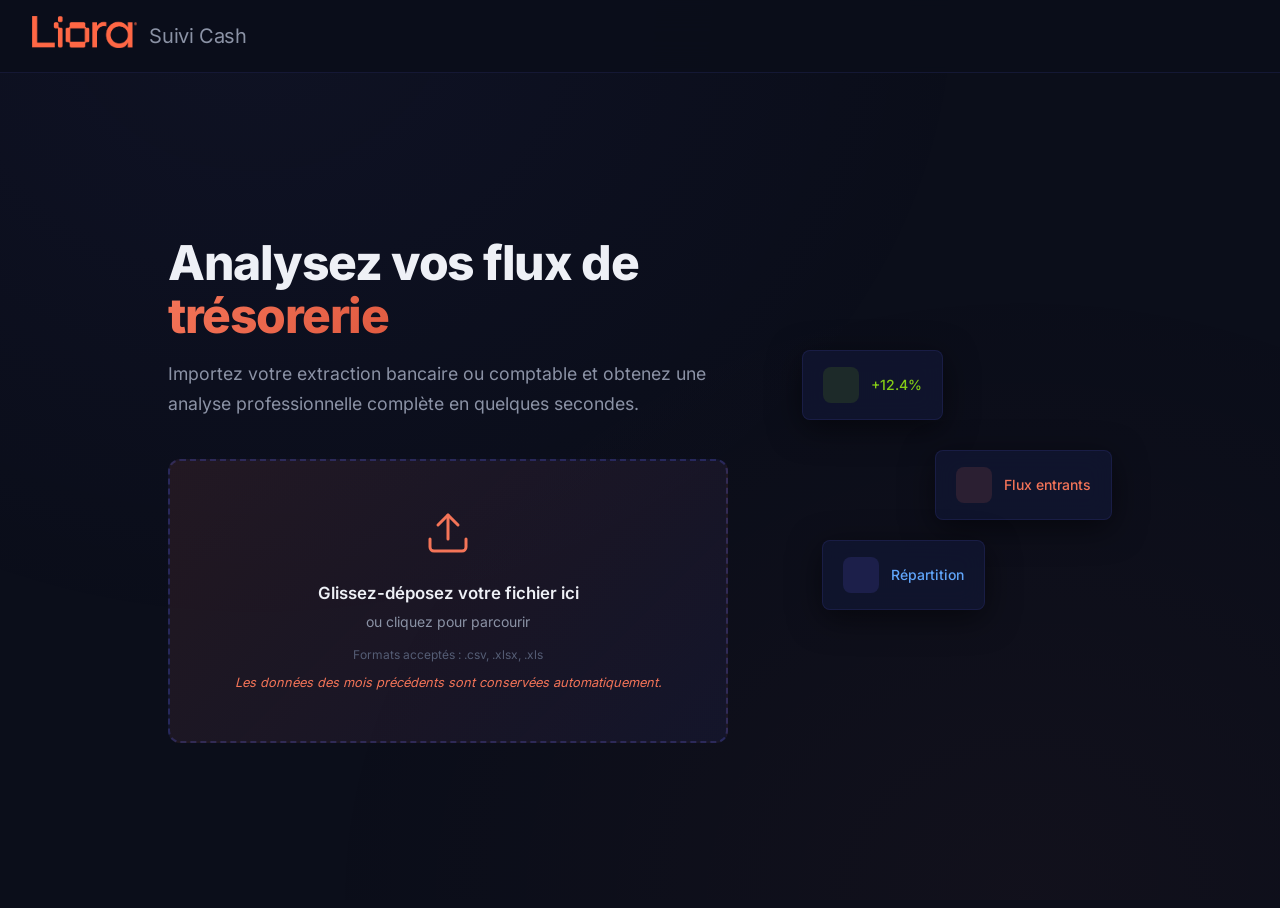
==== commit e5c77ed3: "Renomme l'application en « Suivi Cash Liora » Met à jour le titre de la page (nom utilisé pour le ra" ====
--- a/index.html
+++ b/index.html
@@ -3,7 +3,9 @@
 <head>
     <meta charset="UTF-8">
     <meta name="viewport" content="width=device-width, initial-scale=1.0">
-    <title>Cash Flow Analyzer — Liora</title>
+    <title>Suivi Cash Liora</title>
+    <link rel="icon" type="image/png" href="Liora_Logo_Orange_alpha.png">
+    <link rel="apple-touch-icon" href="Liora_Logo_Orange_alpha.png">
     <!-- Police Inter et librairies intégrées en local (fonctionnement 100% hors-ligne) -->
     <script src="vendor/chart.umd.min.js"></script>
     <script src="vendor/chartjs-chart-treemap.min.js"></script>
@@ -19,7 +21,7 @@
                 <div class="logo-icon">
                     <img src="Liora_Logo_Orange_alpha.png" alt="Liora" style="height: 32px;">
                 </div>
-                <span class="brand-name"><span class="brand-sub">Cash Flow</span></span>
+                <span class="brand-name"><span class="brand-sub">Suivi Cash</span></span>
             </div>
         </nav>
         <div class="upload-hero">
@@ -85,7 +87,7 @@
                 <div class="logo-icon">
                     <img src="Liora_Logo_Orange_alpha.png" alt="Liora" style="height: 32px;">
                 </div>
-                <span class="brand-name"><span class="brand-sub">Cash Flow</span></span>
+                <span class="brand-name"><span class="brand-sub">Suivi Cash</span></span>
             </div>
             <div class="nav-tabs">
                 <button class="nav-tab active" data-tab="dashboard">Tableau de bord</button>
@@ -95,6 +97,10 @@
                 <button class="nav-tab" data-tab="fichiers">Fichiers</button>
             </div>
             <div class="nav-actions">
+                <button class="btn btn-ghost" id="btn-export-xlsx">
+                    <svg width="16" height="16" viewBox="0 0 24 24" fill="none" stroke="currentColor" stroke-width="2"><path d="M14 2H6a2 2 0 0 0-2 2v16a2 2 0 0 0 2 2h12a2 2 0 0 0 2-2V8z"/><polyline points="14 2 14 8 20 8"/><line x1="8" y1="13" x2="16" y2="13"/><line x1="8" y1="17" x2="13" y2="17"/></svg>
+                    Exporter Excel
+                </button>
                 <button class="btn btn-ghost" id="btn-export">
                     <svg width="16" height="16" viewBox="0 0 24 24" fill="none" stroke="currentColor" stroke-width="2"><path d="M21 15v4a2 2 0 0 1-2 2H5a2 2 0 0 1-2-2v-4"/><polyline points="7 10 12 15 17 10"/><line x1="12" y1="15" x2="12" y2="3"/></svg>
                     Exporter PDF
@@ -212,6 +218,17 @@
                 </div>
             </div>
 
+            <!-- Trésorerie & runway -->
+            <div class="charts-grid">
+                <div class="chart-card chart-wide runway-card">
+                    <div class="chart-header">
+                        <h3>Trésorerie & runway</h3>
+                        <span class="fv-hint">Flux net moyen hors Interco · runway = combien de temps la trésorerie tient au rythme actuel</span>
+                    </div>
+                    <div class="runway-body" id="runway-body"></div>
+                </div>
+            </div>
+
             <!-- Charts Row 1 -->
             <div class="charts-grid">
                 <div class="chart-card chart-wide">
@@ -234,6 +251,17 @@
                     <div class="chart-container">
                         <canvas id="chart-cumulative"></canvas>
                     </div>
+                </div>
+            </div>
+
+            <!-- Comparaison mensuelle -->
+            <div class="charts-grid">
+                <div class="chart-card chart-wide">
+                    <div class="chart-header">
+                        <h3>Comparaison mensuelle</h3>
+                        <span class="fv-hint" id="month-compare-title">dernier mois vs précédent</span>
+                    </div>
+                    <div id="month-compare-body"></div>
                 </div>
             </div>
 
@@ -376,6 +404,12 @@
                     <div id="summary-alerts"></div>
                 </div>
             </div>
+
+            <!-- Anomalies & doublons -->
+            <div class="section-header" style="margin-top: 2rem;">
+                <h2>Anomalies & doublons à vérifier</h2>
+            </div>
+            <div class="anomalies-wrap" id="anomalies-body"></div>
         </div>
         </div><!-- /tab-dashboard -->
 
@@ -471,6 +505,15 @@
                     </div>
                 </div>
                 <p class="ft-subtitle">Catégories mémorisées à partir de vos reclassements manuels. Modifiez le mot-clé pour affiner la reconnaissance.</p>
+                <div class="rule-add-form">
+                    <input type="text" id="rule-add-keyword" placeholder="Mot-clé (ex. NETFLIX)">
+                    <select id="rule-add-sens">
+                        <option value="Décaissement">Décaissement</option>
+                        <option value="Encaissement">Encaissement</option>
+                    </select>
+                    <select id="rule-add-cat"></select>
+                    <button class="btn btn-primary btn-sm" id="rule-add-btn">Ajouter la règle</button>
+                </div>
                 <div id="ft-learned-rules" class="ft-learned-list">
                     <p class="ft-empty">Aucune règle apprise.</p>
                 </div>
--- a/styles.css
+++ b/styles.css
@@ -1531,6 +1531,58 @@
 .ft-option-row input { width: 18px; height: 18px; margin-top: 2px; accent-color: #14b8a6; cursor: pointer; flex-shrink: 0; }
 .ft-option-row strong { color: var(--text-primary); }
 
+/* Anomalies & doublons */
+.anom-grid { display: grid; grid-template-columns: 1fr 1fr; gap: 1rem; }
+.anom-block { background: var(--bg-card); border: 1px solid var(--border-color); border-radius: var(--radius-lg); padding: 1rem 1.2rem; }
+.anom-title { font-size: 0.95rem; font-weight: 600; color: var(--text-primary); margin-bottom: 0.6rem; display: flex; align-items: center; gap: 0.5rem; }
+.anom-badge { background: var(--amber-bg); color: var(--amber); border-radius: 10px; padding: 0.05rem 0.5rem; font-size: 0.78rem; font-weight: 700; }
+.anom-item { display: flex; flex-direction: column; padding: 0.45rem 0; border-bottom: 1px solid var(--border-color); }
+.anom-main { color: var(--text-primary); font-size: 0.88rem; }
+.anom-meta { color: var(--text-secondary); font-size: 0.78rem; margin-top: 0.15rem; }
+@media (max-width: 760px) { .anom-grid { grid-template-columns: 1fr; } }
+
+/* Formulaire d'ajout de règle */
+.rule-add-form { display: flex; gap: 0.6rem; flex-wrap: wrap; align-items: center; margin: 0.75rem 0 1.2rem; }
+.rule-add-form input, .rule-add-form select {
+    padding: 0.5rem 0.7rem; background: var(--bg-input); color: var(--text-primary);
+    border: 1px solid var(--border-color); border-radius: var(--radius-sm); font-size: 0.85rem;
+}
+.rule-add-form input { min-width: 180px; }
+
+/* Trésorerie & runway */
+.runway-grid { display: grid; grid-template-columns: repeat(3, 1fr); gap: 1rem; align-items: stretch; }
+.runway-input-group { display: flex; flex-direction: column; gap: 0.4rem; justify-content: center; }
+.runway-input-group label { font-size: 0.82rem; color: var(--text-secondary); }
+.runway-metric {
+    padding: 1rem 1.2rem; border-radius: var(--radius-lg); background: var(--bg-input);
+    border-left: 4px solid var(--border-color); display: flex; flex-direction: column; gap: 0.25rem;
+}
+.runway-label { font-size: 0.82rem; color: var(--text-secondary); }
+.runway-value { font-size: 1.5rem; font-weight: 700; color: var(--text-primary); }
+.runway-unit { font-size: 0.85rem; font-weight: 500; color: var(--text-secondary); }
+.runway-sub { font-size: 0.8rem; color: var(--text-secondary); }
+.runway-ok { border-left-color: var(--green); background: var(--green-bg); }
+.runway-warn { border-left-color: var(--amber); background: var(--amber-bg); }
+.runway-danger { border-left-color: var(--red); background: var(--red-bg); }
+@media (max-width: 760px) { .runway-grid { grid-template-columns: 1fr; } }
+
+/* Comparaison mensuelle */
+.mc-cards { display: grid; grid-template-columns: repeat(3, 1fr); gap: 1rem; }
+.mc-card { padding: 1rem 1.2rem; border-radius: var(--radius-lg); background: var(--bg-input); display: flex; flex-direction: column; gap: 0.3rem; }
+.mc-label { font-size: 0.82rem; color: var(--text-secondary); }
+.mc-value { font-size: 1.4rem; font-weight: 700; color: var(--text-primary); }
+.mc-delta { font-size: 0.85rem; font-weight: 600; }
+.mc-prev { font-size: 0.78rem; color: var(--text-muted); }
+.mc-good { color: var(--green); }
+.mc-bad { color: var(--red); }
+.mc-flat { color: var(--text-secondary); }
+.mc-movers { margin-top: 1.2rem; }
+.mc-movers-title { font-size: 0.85rem; color: var(--text-secondary); margin-bottom: 0.5rem; }
+.mc-mover { display: flex; justify-content: space-between; padding: 0.4rem 0.6rem; border-bottom: 1px solid var(--border-color); font-size: 0.9rem; }
+.mc-mover span:first-child { color: var(--text-primary); }
+.mc-mover span:last-child { font-weight: 600; }
+@media (max-width: 760px) { .mc-cards { grid-template-columns: 1fr; } }
+
 /* Décaissements fixes vs variables */
 .fv-hint { font-size: 0.78rem; color: var(--text-secondary); font-weight: 400; }
 .fv-empty { color: var(--text-secondary); padding: 1rem 0; }
@@ -1550,6 +1602,8 @@
 .fv-table .fv-group-head.fv-variable td:first-child { color: var(--amber); }
 .fv-table .fv-group-head.fv-interco td:first-child { color: var(--text-secondary); }
 .fv-table .fv-cat { padding-left: 1.5rem; color: var(--text-secondary); }
+.fv-toggle { background: transparent; border: 1px solid var(--border-color); color: var(--text-secondary); border-radius: 4px; cursor: pointer; font-size: 0.8rem; padding: 0 0.35rem; margin-left: 0.3rem; }
+.fv-toggle:hover { border-color: var(--accent); color: var(--accent); }
 .fv-table .fv-total td { font-weight: 700; border-top: 2px solid var(--border-hover); color: var(--text-primary); }
 
 /* ── Suggestion cell ── */
